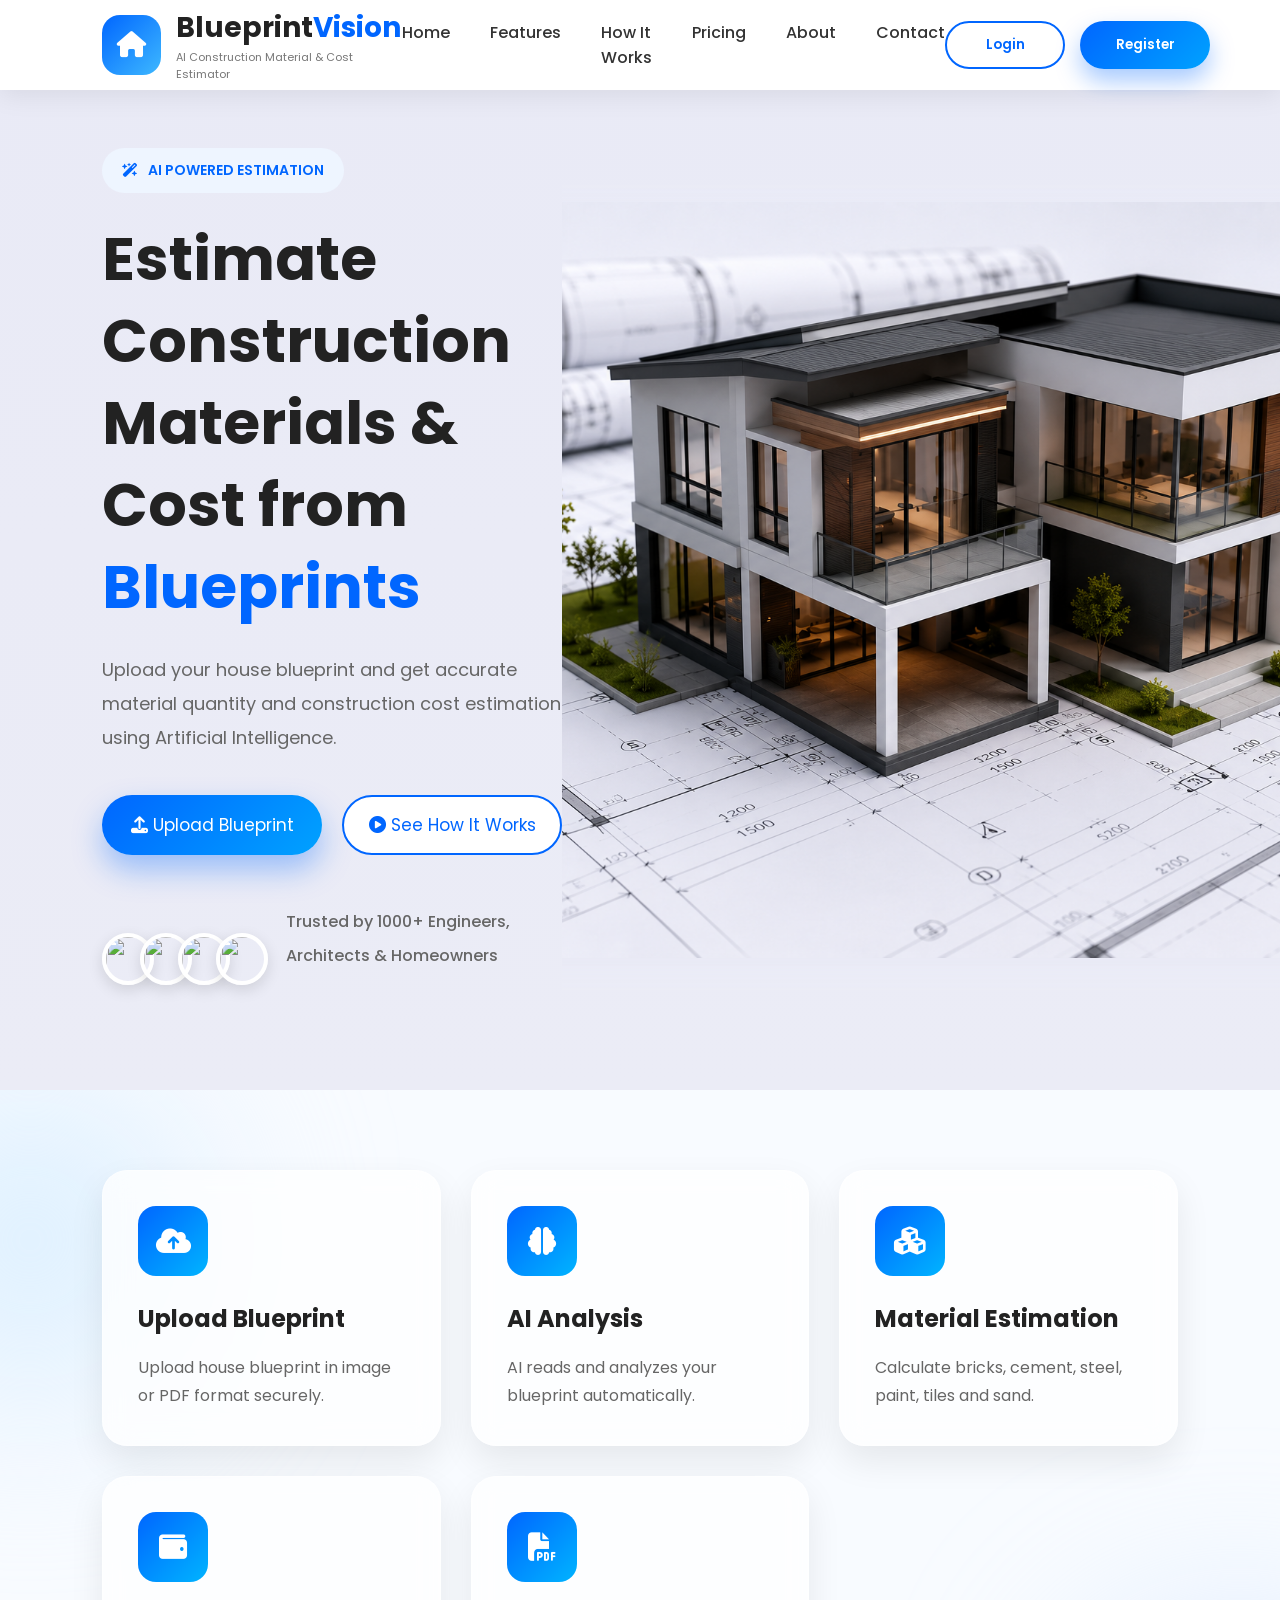
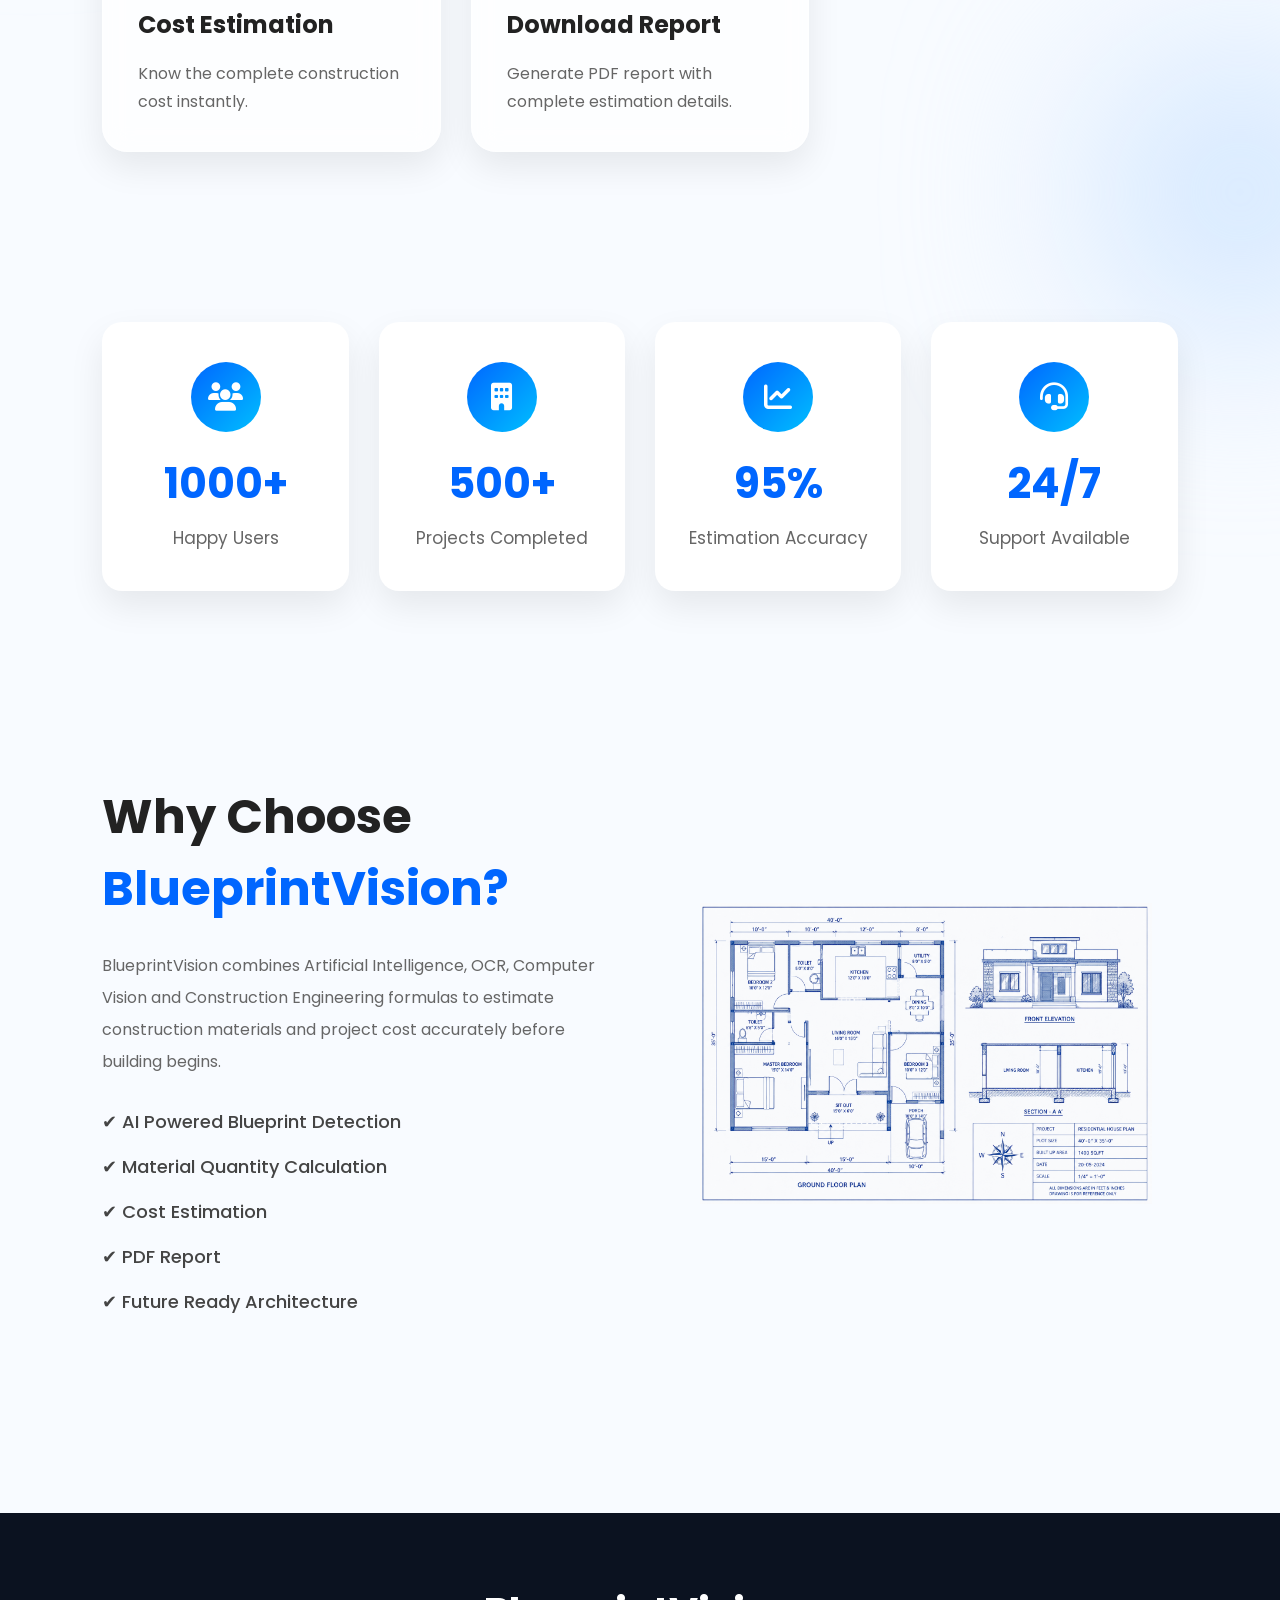
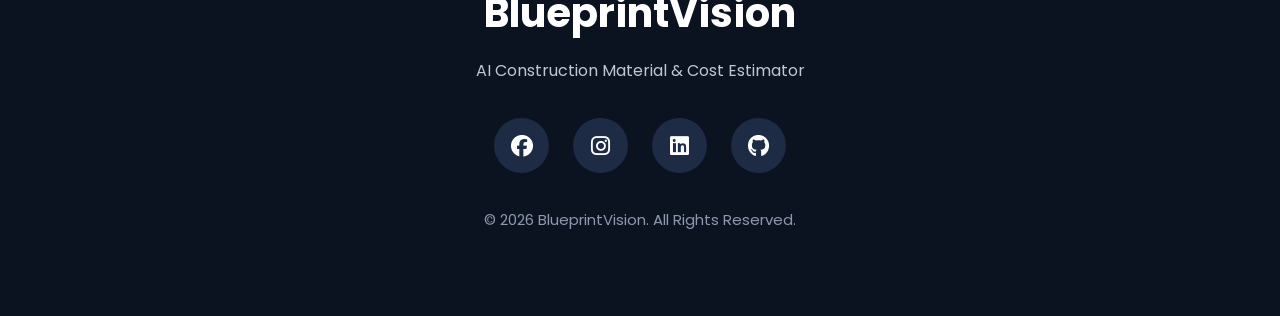
==== index.html @ 71a641e4 "this is my first commit in this commit i made basic frontend structure." ====
<!DOCTYPE html>
<html lang="en">
<head>
    <meta charset="UTF-8">
    <meta name="viewport" content="width=device-width, initial-scale=1.0">
    <title>BlueprintVision</title>

    <!-- CSS -->
    <link rel="stylesheet" href="style.css">

    <!-- Font Awesome -->
    <link rel="stylesheet"
    href="https://cdnjs.cloudflare.com/ajax/libs/font-awesome/6.6.0/css/all.min.css">

    <!-- Google Font -->
    <link href="https://fonts.googleapis.com/css2?family=Poppins:wght@300;400;500;600;700;800&display=swap" rel="stylesheet">
</head>

<body>

<!--==================== NAVBAR ====================-->

<header>
    <div class="logo">
        <div class="logo-icon">
            <i class="fa-solid fa-house"></i>
        </div>

        <div>
            <h2>Blueprint<span>Vision</span></h2>
            <p>AI Construction Material & Cost Estimator</p>
        </div>
    </div>

    <nav>
        <ul>
            <li><a href="#">Home</a></li>
            <li><a href="#">Features</a></li>
            <li><a href="#">How It Works</a></li>
            <li><a href="#">Pricing</a></li>
            <li><a href="#">About</a></li>
            <li><a href="#">Contact</a></li>
        </ul>
    </nav>

    <div class="buttons">
        <button class="login-btn">
            Login
        </button>

        <button class="register-btn">
            Register
        </button>
    </div>
</header>

<!--================ HERO SECTION =================-->

<section class="hero">
    <div class="left">
        <div class="tag">
            <i class="fa-solid fa-wand-magic-sparkles"></i>
            AI POWERED ESTIMATION
        </div>
        <h1>
            Estimate Construction Materials & Cost from <span>Blueprints</span>
        </h1>

        <p>
            Upload your house blueprint and get accurate material quantity and construction cost estimation using Artificial Intelligence.
        </p>

        <div class="hero-buttons">
            <button class="upload">
                <i class="fa-solid fa-upload"></i>
                Upload Blueprint
            </button>

            <button class="work">
                <i class="fa-solid fa-circle-play"></i>
                See How It Works
            </button>

        </div>

        <div class="trusted">
            <div class="people">
                <img src="https://i.pravatar.cc/45?img=11">
                <img src="https://i.pravatar.cc/45?img=21">
                <img src="https://i.pravatar.cc/45?img=31">
                <img src="https://i.pravatar.cc/45?img=41">
            </div>
            <p>Trusted by 1000+ Engineers, Architects & Homeowners</p>
        </div>
    </div>

    <div class="right">
        <img src="image/house.png"> 
    </div>
</section>

<!--================ FEATURES =================-->

<section class="features">

<div class="card">

<i class="fa-solid fa-cloud-arrow-up"></i>

<h3>Upload Blueprint</h3>

<p>

Upload house blueprint in image or PDF format securely.

</p>

</div>

<div class="card">

<i class="fa-solid fa-brain"></i>

<h3>AI Analysis</h3>

<p>

AI reads and analyzes your blueprint automatically.

</p>

</div>

<div class="card">

<i class="fa-solid fa-cubes"></i>

<h3>Material Estimation</h3>

<p>

Calculate bricks, cement, steel, paint, tiles and sand.

</p>

</div>

<div class="card">

<i class="fa-solid fa-wallet"></i>

<h3>Cost Estimation</h3>

<p>

Know the complete construction cost instantly.

</p>

</div>

<div class="card">

<i class="fa-solid fa-file-pdf"></i>

<h3>Download Report</h3>

<p>

Generate PDF report with complete estimation details.

</p>

</div>

</section>

<!--================ STATS =================-->

<section class="stats">

<div class="stat">

<i class="fa-solid fa-users"></i>

<h2>1000+</h2>

<p>Happy Users</p>

</div>

<div class="stat">

<i class="fa-solid fa-building"></i>

<h2>500+</h2>

<p>Projects Completed</p>

</div>

<div class="stat">

<i class="fa-solid fa-chart-line"></i>

<h2>95%</h2>

<p>Estimation Accuracy</p>

</div>

<div class="stat">

<i class="fa-solid fa-headset"></i>

<h2>24/7</h2>

<p>Support Available</p>

</div>

</section>

<!--================ ABOUT =================-->

<section class="about">

<div class="about-left">

<h2>

Why Choose

<span>BlueprintVision?</span>

</h2>

<p>

BlueprintVision combines Artificial Intelligence, OCR,
Computer Vision and Construction Engineering formulas
to estimate construction materials and project cost
accurately before building begins.

</p>

<ul>

<li>✔ AI Powered Blueprint Detection</li>

<li>✔ Material Quantity Calculation</li>

<li>✔ Cost Estimation</li>

<li>✔ PDF Report</li>

<li>✔ Future Ready Architecture</li>

</ul>

</div>

<div class="about-right">

<img src="/image/Blueprint.png">

</div>

</section>

<!--================ FOOTER =================-->

<footer>

<h2>BlueprintVision</h2>

<p>

AI Construction Material & Cost Estimator

</p>

<div class="social">

<i class="fab fa-facebook"></i>

<i class="fab fa-instagram"></i>

<i class="fab fa-linkedin"></i>

<i class="fab fa-github"></i>

</div>

<p class="copy">

© 2026 BlueprintVision. All Rights Reserved.

</p>

</footer>

</body>
</html>
---- style.css ----
*{
    margin:0;
    padding:0;
    box-sizing:border-box;
    text-decoration:none;
    list-style:none;
    font-family:'Poppins',sans-serif;
}

html{
    scroll-behavior:smooth;
}

body{
    background:#f8fbff;
    color:#222;
    overflow-x:hidden;
}

/* Navbar */

header{
    width:100%;
    height:90px;
    display:flex;
    justify-content:space-between;
    align-items:center;
    padding:0 8%;
    position:fixed;
    top:0;
    left:0;
    background:white;
    box-shadow:0 5px 25px rgba(0,0,0,.08);
    z-index:1000;
}

.logo{
    display:flex;
    align-items:center;
    gap:15px;

}

.logo-icon{
    width:60px;
    height:60px;
    border-radius:18px;
    background:linear-gradient(135deg,#0066ff,#3eb8ff);
    display:flex;
    justify-content:center;
    align-items:center;
    color:white;
    font-size:26px;
}

.logo h2{
    font-size:28px;
    font-weight:700;
}

.logo span{
    color:#0066ff;
}

.logo p{
    font-size:11px;
    color:#777;
}

nav ul{
    display:flex;
    gap:40px;
}

nav ul li a{
    color:#333;
    font-weight:500;
    transition:.4s;
    position:relative;
}

nav ul li a::after{
    content:"";
    width:0;
    height:3px;
    background:#0066ff;
    position:absolute;
    left:0;
    bottom:-8px;
    transition:.4s;
}

nav ul li a:hover{
    color:#0066ff;
}

nav ul li a:hover::after{
    width:100%;
}

.buttons{
    display:flex;
    gap:15px;
}

.login-btn{
    width:120px;
    height:48px;
    border-radius:30px;
    border:2px solid #0066ff;
    background:white;
    color:#0066ff;
    cursor:pointer;
    font-weight:600;
    transition:.4s;

}

.login-btn:hover{
    background:#0066ff;
    color:white;
}

.register-btn{
    width:130px;
    height:48px;
    border:none;
    border-radius:30px;
    background:linear-gradient(135deg,#0066ff,#00a2ff);
    color:white;
    cursor:pointer;
    font-weight:600;
    box-shadow:0 12px 25px rgba(0,102,255,.35);
    transition:.4s;
}

.register-btn:hover{

    transform:translateY(-4px);

}

/*==========================Hero Section==========================*/

.hero{
    width:100%;
    min-height:100vh;
    display:flex;
    align-items:center;
    justify-content:space-between;
    padding:130px 0px 60px 8%;
    background: linear-gradient(
    to bottom,
    rgb(233, 234, 246) 0%,
    rgb(235, 236, 246) 100%
);

}

.left{
    width:45%;
}

.tag{
    display:inline-flex;
    align-items:center;
    gap:10px;
    background:#eef5ff;
    color:#0066ff;
    padding:12px 20px;
    border-radius:40px;
    font-size:14px;
    margin-bottom:25px;
    font-weight:600;
}

.left h1{
    font-size:60px;
    line-height:82px;
    margin-bottom:25px;
}

.left h1 span{
    color:#0066ff;
}

.left p{
    font-size:18px;
    line-height:34px;
    color:#666;
    margin-bottom:40px;
}

.hero-buttons{
    display:flex;
    gap:20px;
}

.upload{
    width:220px;
    height:60px;
    border:none;
    border-radius:40px;
    background:linear-gradient(135deg,#0066ff,#00a2ff);
    color:white;
    font-size:17px;
    cursor:pointer;
    transition:.4s;
    box-shadow:0 15px 30px rgba(0,102,255,.35);

}

.upload:hover{
    transform:translateY(-6px);
}

.work{
    width:220px;
    height:60px;
    border:2px solid #0066ff;
    border-radius:40px;
    background:white;
    color:#0066ff;
    cursor:pointer;
    font-size:17px;
    transition:.4s;

}

.work:hover{
    background:#0066ff;
    color:white;

}
/*=========================================
RIGHT SIDE IMAGE
==========================================*/

.right{

    width:75%;
    height:100vh;
    display:flex;
    justify-content:center;
    align-items:center;
    border: transparent;
    overflow: hidden;
}

.right img{

    /* width:100%; */
    height: 84%;
    object-fit:contain;
    box-shadow:0 8px 25px rgb(233, 234, 246);;
}

/*=========================================Trusted Users==========================================*/

.trusted{

    display:flex;

    align-items:center;

    margin-top:50px;

}

.people{

    display:flex;

    margin-right:18px;

}

.people img{

    width:52px;

    height:52px;

    border-radius:50%;

    border:4px solid white;

    margin-left:-14px;

    box-shadow:0 5px 15px rgba(0,0,0,.12);

}

.people img:first-child{

    margin-left:0;

}

.trusted p{

    color:#666;

    font-size:16px;

    font-weight:500;

}

/*=========================================
Animations
==========================================*/

@keyframes floating{

    0%{

        transform:translateY(0);

    }

    50%{

        transform:translateY(-22px);

    }

    100%{

        transform:translateY(0);

    }

}

@keyframes rotateCircle{

    from{

        transform:rotate(0deg);

    }

    to{

        transform:rotate(360deg);

    }

}

/*=========================================
FEATURE SECTION
==========================================*/

.features{

    width:100%;

    padding:80px 8%;

    display:grid;

    grid-template-columns:repeat(auto-fit,minmax(260px,1fr));

    gap:30px;

}

/*=========================================
Glass Card
==========================================*/

.card{

    padding:35px;

    border-radius:25px;

    background:rgba(255,255,255,.75);

    backdrop-filter:blur(14px);

    -webkit-backdrop-filter:blur(14px);

    border:1px solid rgba(255,255,255,.4);

    box-shadow:0 15px 35px rgba(0,0,0,.08);

    transition:.4s;

    cursor:pointer;

}

.card:hover{

    transform:translateY(-12px);

    box-shadow:0 25px 45px rgba(0,102,255,.18);

}

/*=========================================
Feature Icon
==========================================*/

.card i{

    width:70px;

    height:70px;

    border-radius:18px;

    background:linear-gradient(135deg,#0066ff,#00b4ff);

    display:flex;

    justify-content:center;

    align-items:center;

    color:white;

    font-size:28px;

    margin-bottom:25px;

    transition:.4s;

}

.card:hover i{

    transform:rotate(10deg) scale(1.1);

}

/*=========================================
Card Heading
==========================================*/

.card h3{

    font-size:24px;

    margin-bottom:18px;

    color:#222;

}

/*=========================================
Card Paragraph
==========================================*/

.card p{

    color:#666;

    line-height:28px;

    font-size:16px;

}

/*=========================================
Extra Hover Effect
==========================================*/

.card::before{

    content:"";

    position:absolute;

    width:100%;

    height:5px;

    left:0;

    top:0;

    background:linear-gradient(90deg,#0066ff,#00c3ff);

    border-radius:25px 25px 0 0;

    transform:scaleX(0);

    transition:.4s;

}

.card{

    position:relative;

    overflow:hidden;

}

.card:hover::before{

    transform:scaleX(1);

}

/*=========================================
Gradient Background Decoration
==========================================*/

.features{

    position:relative;

}

.features::before{

    content:"";

    width:300px;

    height:300px;

    border-radius:50%;

    background:#d9eeff;

    position:absolute;

    top:0;

    left:-120px;

    z-index:-1;

    filter:blur(100px);

}

.features::after{

    content:"";

    width:280px;

    height:280px;

    border-radius:50%;

    background:#cde4ff;

    position:absolute;

    bottom:-100px;

    right:-100px;

    filter:blur(100px);

    z-index:-1;

}


/*==================================================
                STATS SECTION
==================================================*/

.stats{
    width:100%;
    padding:90px 8%;
    display:grid;
    grid-template-columns:repeat(auto-fit,minmax(220px,1fr));
    gap:30px;
}

.stat{
    background:#fff;
    padding:40px 30px;
    border-radius:20px;
    text-align:center;
    box-shadow:0 15px 35px rgba(0,0,0,.08);
    transition:.4s;
}

.stat:hover{
    transform:translateY(-10px);
    box-shadow:0 25px 45px rgba(0,102,255,.15);
}

.stat i{
    width:70px;
    height:70px;
    line-height:70px;
    border-radius:50%;
    background:linear-gradient(135deg,#0066ff,#00bfff);
    color:#fff;
    font-size:28px;
    margin-bottom:20px;
}

.stat h2{
    font-size:42px;
    color:#0066ff;
    margin-bottom:10px;
}

.stat p{
    color:#666;
    font-size:17px;
}

/*==================================================
                ABOUT SECTION
==================================================*/

.about{
    width:100%;
    padding:100px 8%;
    display:flex;
    justify-content:space-between;
    align-items:center;
    gap:70px;
}

.about-left{
    flex:1;
}

.about-left h2{
    font-size:48px;
    margin-bottom:25px;
}

.about-left h2 span{
    color:#0066ff;
}

.about-left p{
    color:#666;
    line-height:32px;
    margin-bottom:30px;
}

.about-left ul li{
    margin:18px 0;
    font-size:18px;
    color:#444;
    font-weight:500;
}

.about-right{
    flex:1;
    text-align:center;
}

.about-right img{
    width:90%;
    animation:floating 5s ease-in-out infinite;
}

/*==================================================
                FOOTER
==================================================*/

footer{

    margin-top:80px;

    background:#0b1220;

    color:white;

    text-align:center;

    padding:70px 8%;

}

footer h2{

    font-size:40px;

    margin-bottom:15px;

}

footer p{

    color:#bfc6d4;

    margin:15px 0;

}

.social{

    margin:35px 0;

}

.social i{

    width:55px;

    height:55px;

    line-height:55px;

    text-align:center;

    border-radius:50%;

    background:#1d2b45;

    margin:0 10px;

    font-size:22px;

    cursor:pointer;

    transition:.4s;

}

.social i:hover{

    background:#0066ff;

    transform:translateY(-8px);

}

.copy{

    margin-top:25px;

    font-size:15px;

    color:#8d99ae;

}

/*==================================================
            SCROLL ANIMATION
==================================================*/

.hero,
.features,
.stats,
.about,
footer{

    animation:fadeUp .8s ease;

}

@keyframes fadeUp{

    from{

        opacity:0;

        transform:translateY(50px);

    }

    to{

        opacity:1;

        transform:translateY(0);

    }

}

/*==================================================
                RESPONSIVE
==================================================*/

@media(max-width:1200px){

header{

    padding:0 5%;

}

.hero{

    padding:130px 5% 60px;

}

.features,
.stats,
.about{

    padding-left:5%;
    padding-right:5%;

}

}

@media(max-width:991px){

header{

    height:auto;

    padding:20px 5%;

    flex-direction:column;

    gap:20px;

}

nav ul{

    gap:20px;
    flex-wrap:wrap;
    justify-content:center;

}

.hero{

    flex-direction:column-reverse;
    text-align:center;

}

.left,
.right{

    width:100%;

}

.right{

    margin-bottom:40px;

}

.hero-buttons{

    justify-content:center;
    flex-wrap:wrap;

}

.trusted{

    justify-content:center;
    flex-direction:column;

    gap:20px;

}

.about{

    flex-direction:column;

    text-align:center;

}

.about-left ul{

    text-align:left;
    display:inline-block;

}

}

@media(max-width:768px){

.left h1{

    font-size:42px;
    line-height:55px;

}

.about-left h2{

    font-size:36px;

}

.logo h2{

    font-size:22px;

}

nav ul{

    gap:15px;

}

nav ul li a{

    font-size:15px;

}

.upload,
.work{

    width:100%;

}

.hero-buttons{

    flex-direction:column;

}

}

@media(max-width:500px){

header{

    position:relative;

}

.hero{

    padding-top:50px;

}

.logo{

    flex-direction:column;
    text-align:center;

}

.logo-icon{

    margin-bottom:10px;

}

.left h1{

    font-size:34px;
    line-height:45px;

}

.tag{

    font-size:12px;

}

.card{

    padding:25px;

}

.stat h2{

    font-size:34px;

}

.about-left h2{

    font-size:30px;

}

footer h2{

    font-size:30px;

}

.social i{

    width:45px;
    height:45px;
    line-height:45px;

}

}
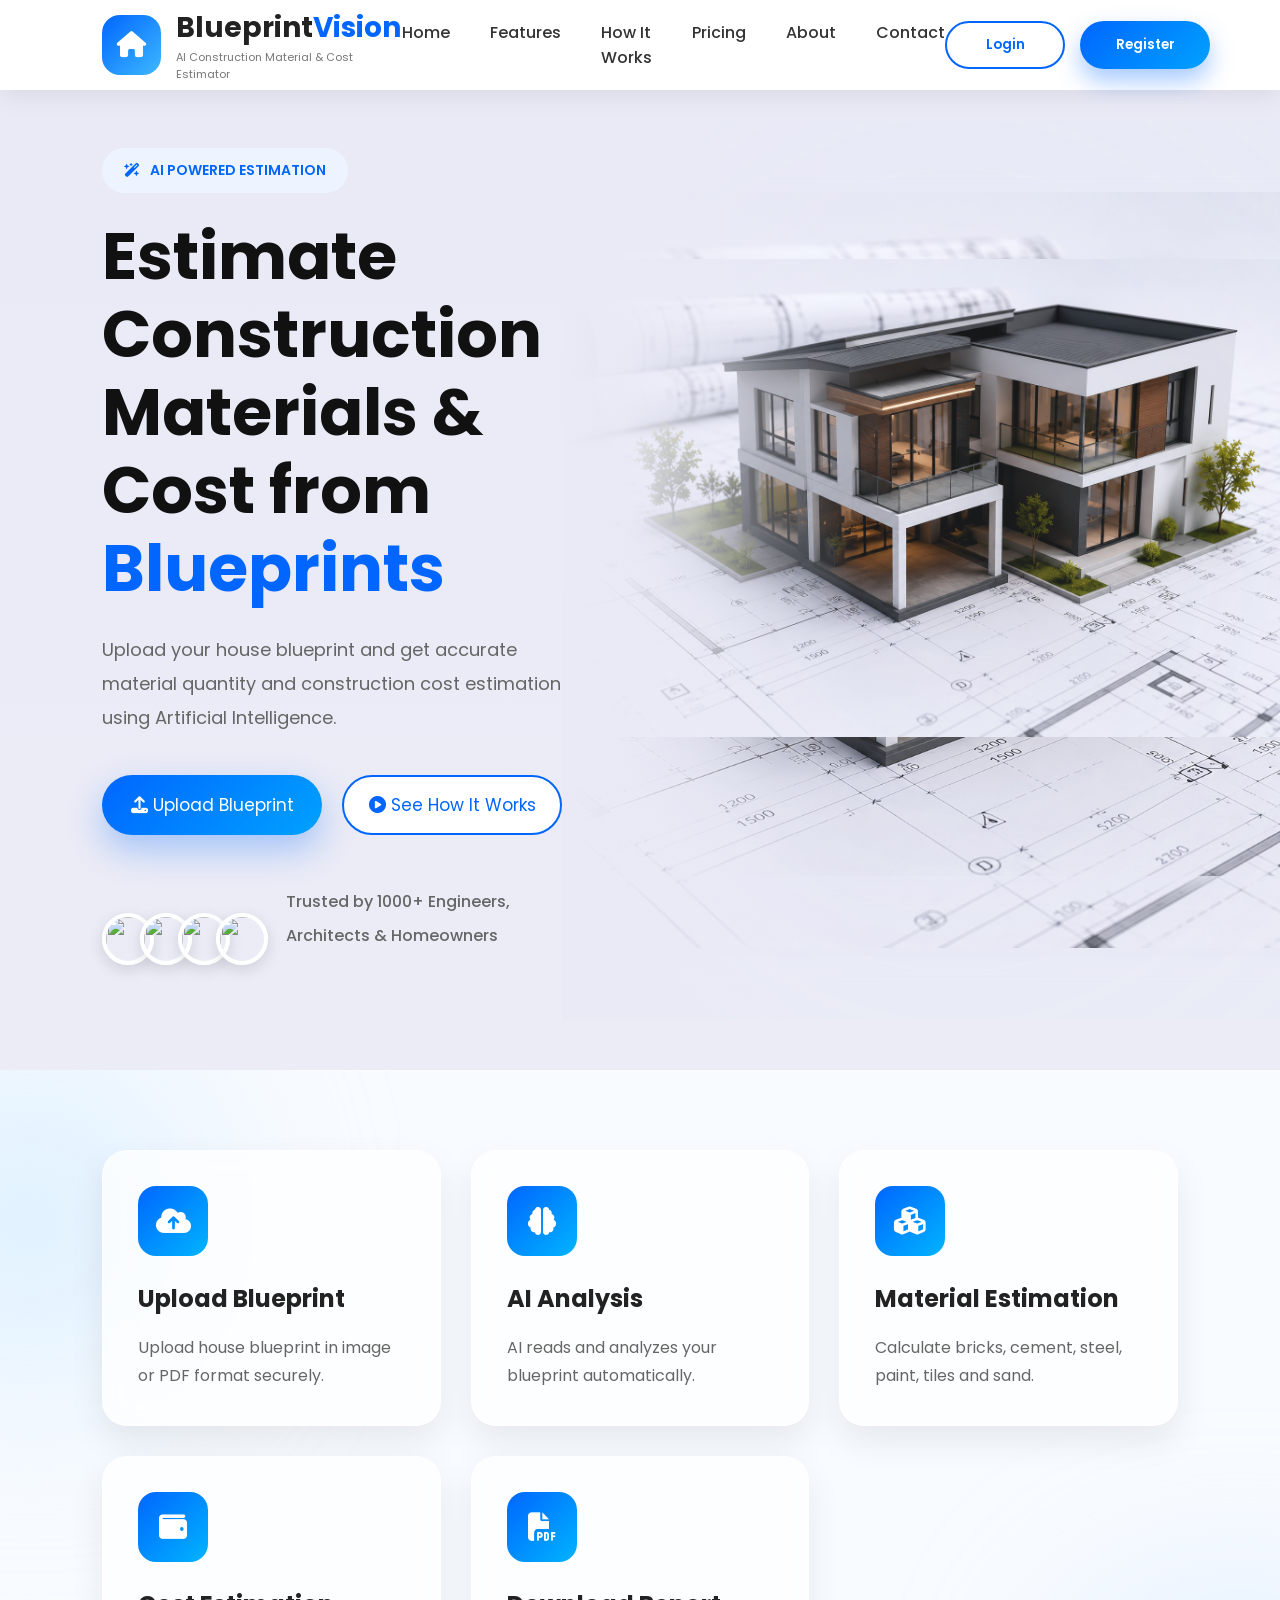
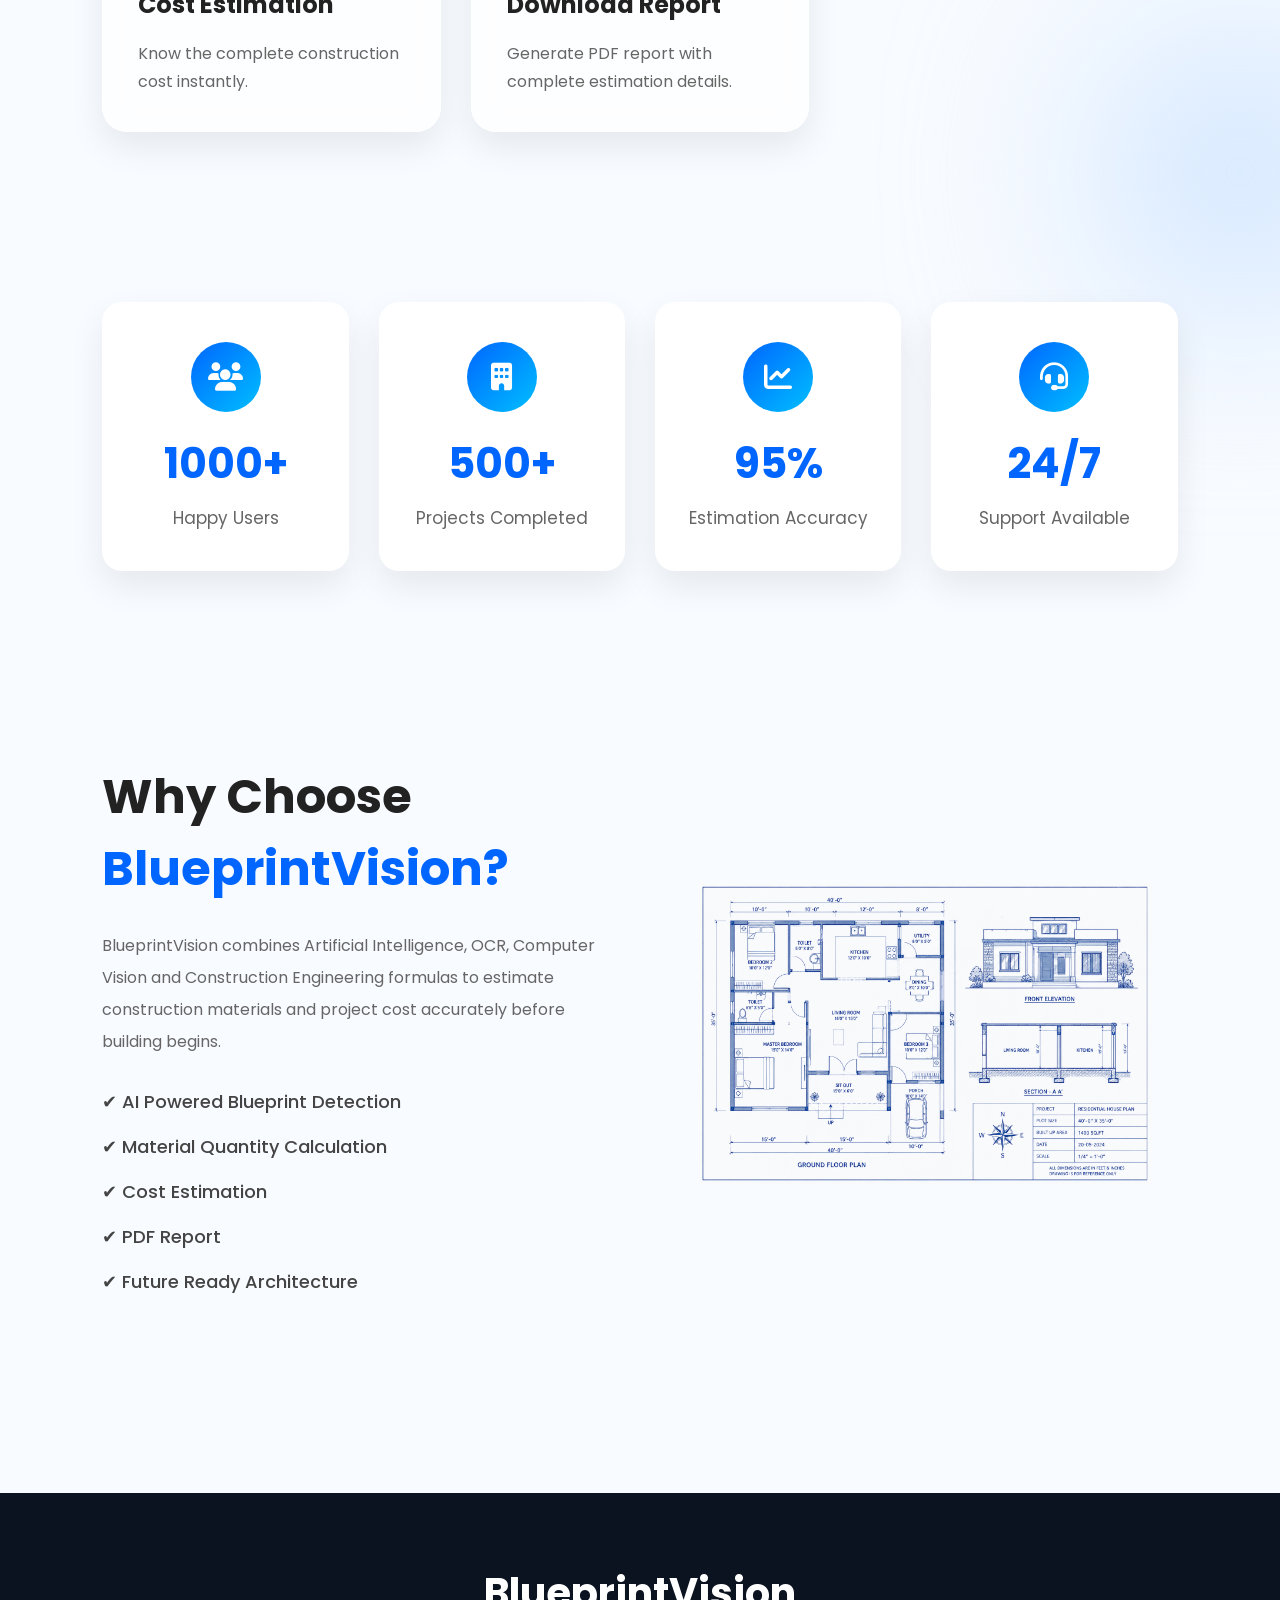
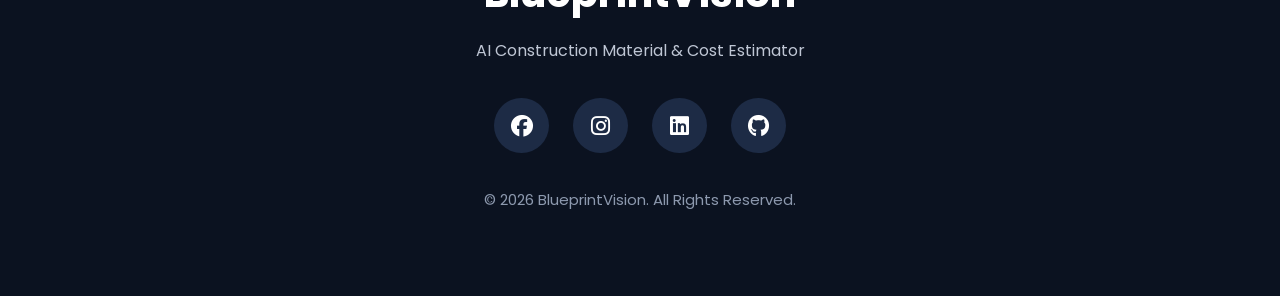
==== commit dba50fc7: "improve image" ====
--- a/index.html
+++ b/index.html
@@ -95,6 +95,7 @@
     </div>
 
     <div class="right">
+        <img class="blueprint" src="image/house.png" alt="Blueprint">
         <img src="image/house.png"> 
     </div>
 </section>
--- a/style.css
+++ b/style.css
@@ -140,7 +140,7 @@
 
 }
 
-/*==========================Hero Section==========================*/
+/* ===================Hero Section=============== */
 
 .hero{
     width:100%;
@@ -148,35 +148,41 @@
     display:flex;
     align-items:center;
     justify-content:space-between;
-    padding:130px 0px 60px 8%;
-    background: linear-gradient(
-    to bottom,
-    rgb(233, 234, 246) 0%,
-    rgb(235, 236, 246) 100%
-);
-
-}
+    padding:120px 0 50px 8%;
+    background:linear-gradient(
+        to bottom,
+        rgb(233,234,246),
+        rgb(235,236,246)
+    );
+    position:relative;
+    overflow:hidden;
+}
+
 
 .left{
-    width:45%;
+    width:42%;
+    z-index:10;
 }
 
 .tag{
+
     display:inline-flex;
     align-items:center;
     gap:10px;
-    background:#eef5ff;
+    padding:12px 22px;
+    border-radius:40px;
+    background:#eef4ff;
     color:#0066ff;
-    padding:12px 20px;
-    border-radius:40px;
     font-size:14px;
+    font-weight:600;
     margin-bottom:25px;
-    font-weight:600;
 }
 
 .left h1{
-    font-size:60px;
-    line-height:82px;
+    font-size:65px;
+    line-height:78px;
+    font-weight:700;
+    color:#111;
     margin-bottom:25px;
 }
 
@@ -206,7 +212,7 @@
     font-size:17px;
     cursor:pointer;
     transition:.4s;
-    box-shadow:0 15px 30px rgba(0,102,255,.35);
+    box-shadow:0 15px 35px rgba(0,102,255,.30);
 
 }
 
@@ -222,19 +228,132 @@
     background:white;
     color:#0066ff;
     cursor:pointer;
+    transition:.4s;
     font-size:17px;
-    transition:.4s;
 
 }
 
 .work:hover{
     background:#0066ff;
     color:white;
-
-}
-/*=========================================
-RIGHT SIDE IMAGE
-==========================================*/
+}
+
+
+
+.trusted{
+    display:flex;
+    align-items:center;
+    margin-top:45px;
+}
+
+.people{
+    display:flex;
+    margin-right:20px;
+}
+
+.people img{
+    width:50px;
+    height:50px;
+    border-radius:50%;
+    border:3px solid white;
+    margin-left:-12px;
+}
+
+.people img:first-child{
+    margin-left:0;
+}
+
+.trusted p{
+    color:#666;
+    font-size:16px;
+}
+
+.right{
+    width:58%;
+    height:100vh;
+    position:relative;
+    overflow:hidden;
+    display:flex;
+    justify-content:center;
+    align-items:center;
+}
+
+.right::after{
+    content:"";
+    position:absolute;
+    width:600px;
+    height:600px;
+    background:#dcecff;
+    border-radius:50%;
+    top:50%;
+   left:55%;
+    transform:translate(-50%,-50%);
+    filter:blur(600px);
+    z-index:0;
+}
+
+
+.right::before{
+    content:"";
+    position:absolute;
+    left:0;
+    top:0;
+    width:300px;
+    height:100%;
+    background:linear-gradient(
+        to right,
+        rgb(233,234,246) 0%,
+        rgba(233,234,246,.95) 20%,
+        rgba(233,234,246,.7) 45%,
+        rgba(233,234,246,.3) 70%,
+        transparent 100%
+    );
+    z-index:3;
+}
+
+
+.blueprint{
+    position:absolute;
+    inset:0;
+    width:100%;
+    height:100%;
+    object-fit:cover;
+    opacity:100;
+
+}
+
+.house{
+    position:absolute;
+    width:105%;
+    right:-30px;
+    bottom:0;
+    z-index:2;
+    filter:drop-shadow(0 30px 30px rgba(0,0,0,.20));
+    animation:float 5s ease-in-out infinite;
+
+}
+
+@keyframes float{
+
+    0%{
+
+        transform:translateY(0);
+
+    }
+
+    50%{
+
+        transform:translateY(-15px);
+
+    }
+
+    100%{
+
+        transform:translateY(0);
+
+    }
+
+}
 
 .right{
 
@@ -248,47 +367,31 @@
 }
 
 .right img{
-
-    /* width:100%; */
     height: 84%;
     object-fit:contain;
-    box-shadow:0 8px 25px rgb(233, 234, 246);;
-}
-
-/*=========================================Trusted Users==========================================*/
+    box-shadow:0 8px 25px rgb(233, 234, 246);
+} 
+
+
 
 .trusted{
-
-    display:flex;
-
+    display:flex;
     align-items:center;
-
     margin-top:50px;
-
 }
 
 .people{
-
-    display:flex;
-
+    display:flex;
     margin-right:18px;
-
 }
 
 .people img{
-
     width:52px;
-
     height:52px;
-
     border-radius:50%;
-
     border:4px solid white;
-
     margin-left:-14px;
-
     box-shadow:0 5px 15px rgba(0,0,0,.12);
-
 }
 
 .people img:first-child{
@@ -298,18 +401,10 @@
 }
 
 .trusted p{
-
     color:#666;
-
     font-size:16px;
-
     font-weight:500;
-
-}
-
-/*=========================================
-Animations
-==========================================*/
+}
 
 @keyframes floating{
 
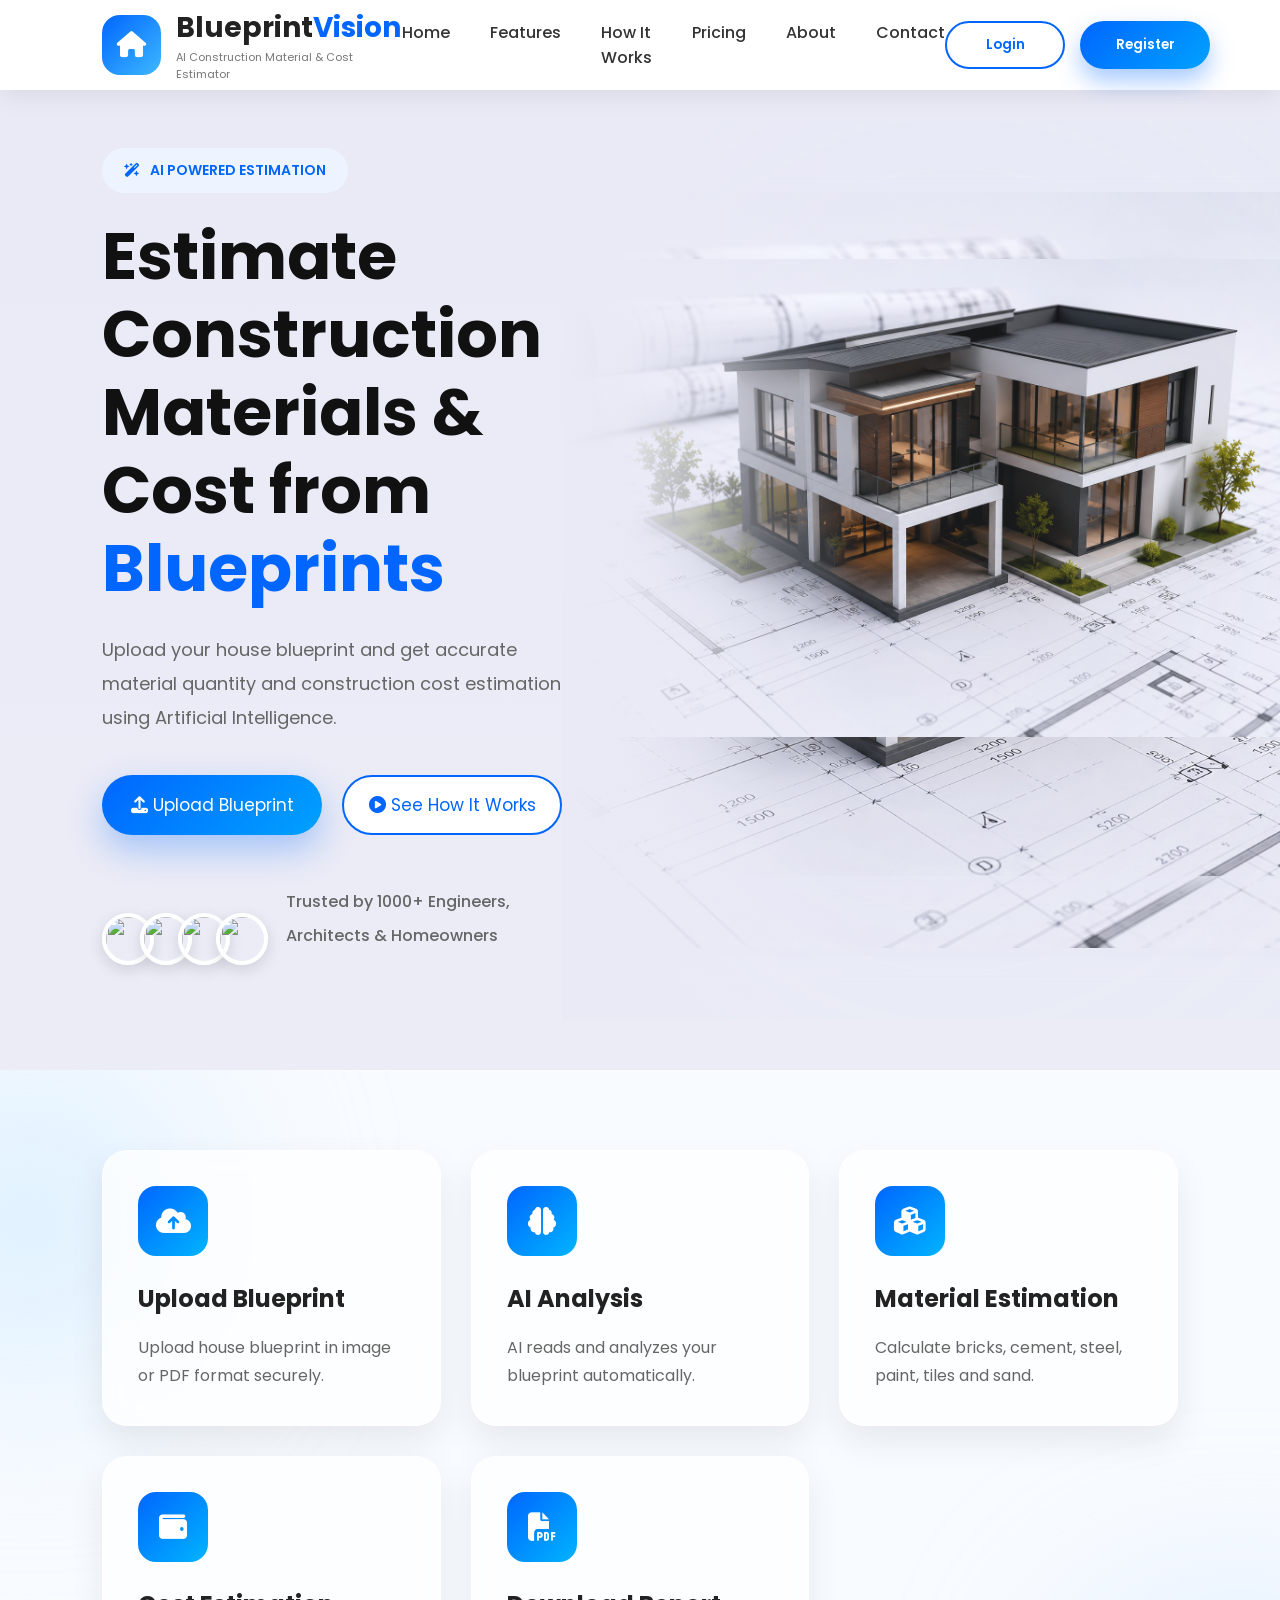
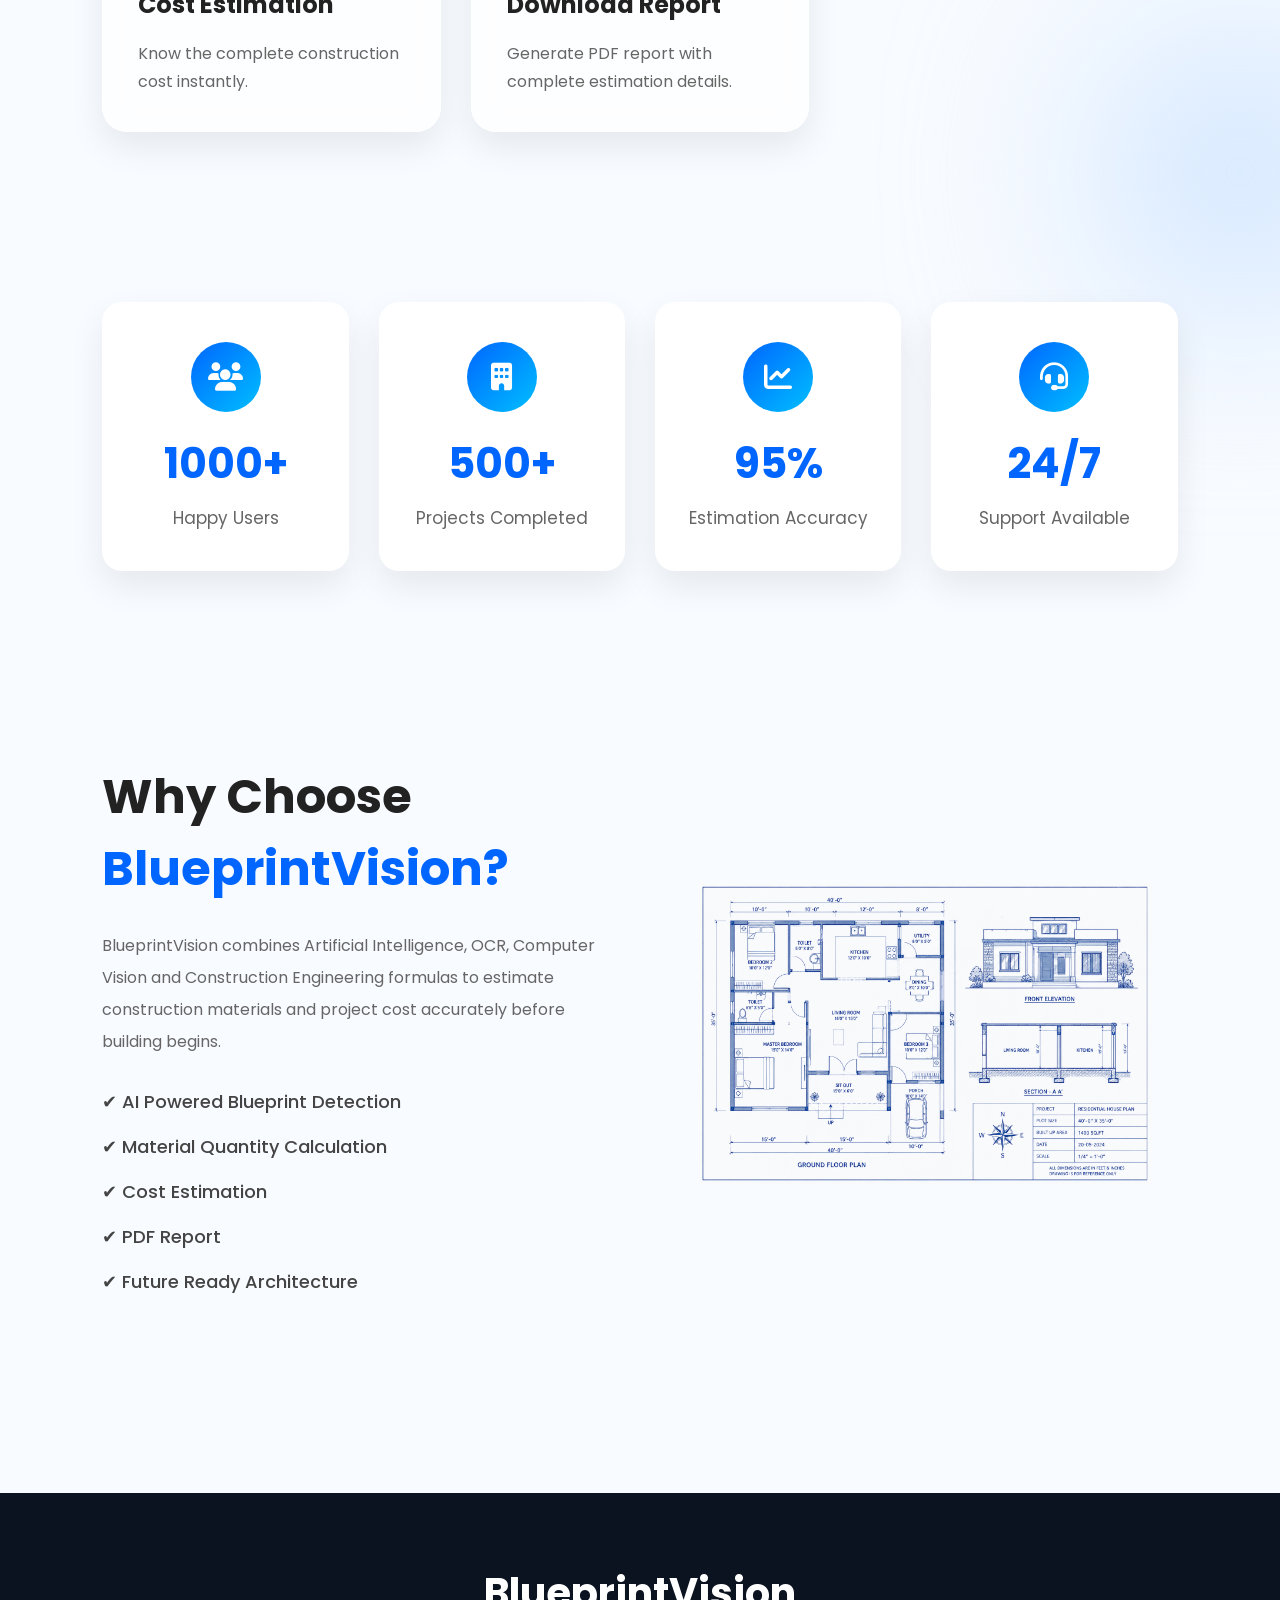
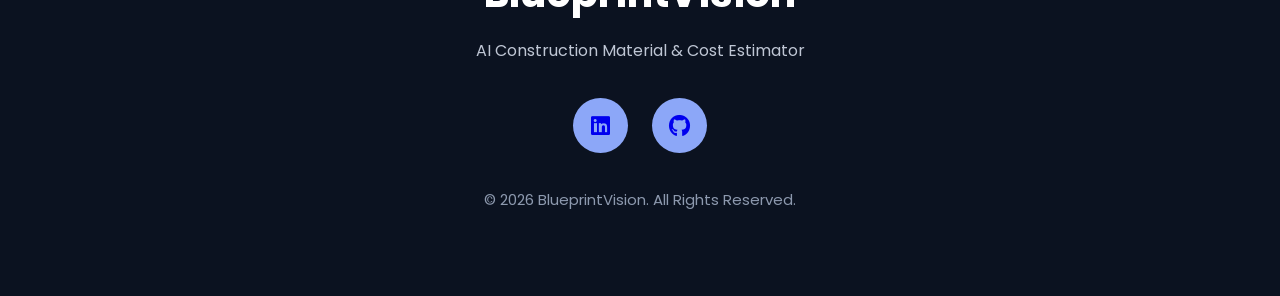
==== commit 5c19afd1: "improve folder structure" ====
--- a/index.html
+++ b/index.html
@@ -6,7 +6,7 @@
     <title>BlueprintVision</title>
 
     <!-- CSS -->
-    <link rel="stylesheet" href="style.css">
+    <link rel="stylesheet" href="CSS/style.css">
 
     <!-- Font Awesome -->
     <link rel="stylesheet"
@@ -19,40 +19,8 @@
 <body>
 
 <!--==================== NAVBAR ====================-->
-
-<header>
-    <div class="logo">
-        <div class="logo-icon">
-            <i class="fa-solid fa-house"></i>
-        </div>
-
-        <div>
-            <h2>Blueprint<span>Vision</span></h2>
-            <p>AI Construction Material & Cost Estimator</p>
-        </div>
-    </div>
-
-    <nav>
-        <ul>
-            <li><a href="#">Home</a></li>
-            <li><a href="#">Features</a></li>
-            <li><a href="#">How It Works</a></li>
-            <li><a href="#">Pricing</a></li>
-            <li><a href="#">About</a></li>
-            <li><a href="#">Contact</a></li>
-        </ul>
-    </nav>
-
-    <div class="buttons">
-        <button class="login-btn">
-            Login
-        </button>
-
-        <button class="register-btn">
-            Register
-        </button>
-    </div>
-</header>
+<div id="header"></div>
+<script src="Script/header.js"></script>
 
 <!--================ HERO SECTION =================-->
 
@@ -282,14 +250,8 @@
 </p>
 
 <div class="social">
-
-<i class="fab fa-facebook"></i>
-
-<i class="fab fa-instagram"></i>
-
-<i class="fab fa-linkedin"></i>
-
-<i class="fab fa-github"></i>
+<a href="https://www.linkedin.com/in/akanksha-mishra-379b39304/"><i class="fab fa-linkedin"></i></a>
+<a href="https://github.com/akankshavns"><i class="fab fa-github"></i></a>
 
 </div>
 
--- a/CSS/style.css
+++ b/CSS/style.css
@@ -0,0 +1,1105 @@
+*{
+    margin:0;
+    padding:0;
+    box-sizing:border-box;
+    text-decoration:none;
+    list-style:none;
+    font-family:'Poppins',sans-serif;
+}
+
+html{
+    scroll-behavior:smooth;
+}
+
+body{
+    background:#f8fbff;
+    color:#222;
+    overflow-x:hidden;
+}
+
+/* Navbar */
+
+header{
+    width:100%;
+    height:90px;
+    display:flex;
+    justify-content:space-between;
+    align-items:center;
+    padding:0 8%;
+    position:fixed;
+    top:0;
+    left:0;
+    background:white;
+    box-shadow:0 5px 25px rgba(0,0,0,.08);
+    z-index:1000;
+}
+
+.logo{
+    display:flex;
+    align-items:center;
+    gap:15px;
+
+}
+
+.logo-icon{
+    width:60px;
+    height:60px;
+    border-radius:18px;
+    background:linear-gradient(135deg,#0066ff,#3eb8ff);
+    display:flex;
+    justify-content:center;
+    align-items:center;
+    color:white;
+    font-size:26px;
+}
+
+.logo h2{
+    font-size:28px;
+    font-weight:700;
+}
+
+.logo span{
+    color:#0066ff;
+}
+
+.logo p{
+    font-size:11px;
+    color:#777;
+}
+
+nav ul{
+    display:flex;
+    gap:40px;
+}
+
+nav ul li a{
+    color:#333;
+    font-weight:500;
+    transition:.4s;
+    position:relative;
+}
+
+nav ul li a::after{
+    content:"";
+    width:0;
+    height:3px;
+    background:#0066ff;
+    position:absolute;
+    left:0;
+    bottom:-8px;
+    transition:.4s;
+}
+
+nav ul li a:hover{
+    color:#0066ff;
+}
+
+nav ul li a:hover::after{
+    width:100%;
+}
+
+.buttons{
+    display:flex;
+    gap:15px;
+}
+
+.login-btn{
+    width:120px;
+    height:48px;
+    border-radius:30px;
+    border:2px solid #0066ff;
+    background:white;
+    color:#0066ff;
+    cursor:pointer;
+    font-weight:600;
+    transition:.4s;
+
+}
+
+.login-btn:hover{
+    background:#0066ff;
+    color:white;
+}
+
+.register-btn{
+    width:130px;
+    height:48px;
+    border:none;
+    border-radius:30px;
+    background:linear-gradient(135deg,#0066ff,#00a2ff);
+    color:white;
+    cursor:pointer;
+    font-weight:600;
+    box-shadow:0 12px 25px rgba(0,102,255,.35);
+    transition:.4s;
+}
+
+.register-btn:hover{
+
+    transform:translateY(-4px);
+
+}
+
+/* ===================Hero Section=============== */
+
+.hero{
+    width:100%;
+    min-height:100vh;
+    display:flex;
+    align-items:center;
+    justify-content:space-between;
+    padding:120px 0 50px 8%;
+    background:linear-gradient(
+        to bottom,
+        rgb(233,234,246),
+        rgb(235,236,246)
+    );
+    position:relative;
+    overflow:hidden;
+}
+
+
+.left{
+    width:42%;
+    z-index:10;
+}
+
+.tag{
+
+    display:inline-flex;
+    align-items:center;
+    gap:10px;
+    padding:12px 22px;
+    border-radius:40px;
+    background:#eef4ff;
+    color:#0066ff;
+    font-size:14px;
+    font-weight:600;
+    margin-bottom:25px;
+}
+
+.left h1{
+    font-size:65px;
+    line-height:78px;
+    font-weight:700;
+    color:#111;
+    margin-bottom:25px;
+}
+
+.left h1 span{
+    color:#0066ff;
+}
+
+.left p{
+    font-size:18px;
+    line-height:34px;
+    color:#666;
+    margin-bottom:40px;
+}
+
+.hero-buttons{
+    display:flex;
+    gap:20px;
+}
+
+.upload{
+    width:220px;
+    height:60px;
+    border:none;
+    border-radius:40px;
+    background:linear-gradient(135deg,#0066ff,#00a2ff);
+    color:white;
+    font-size:17px;
+    cursor:pointer;
+    transition:.4s;
+    box-shadow:0 15px 35px rgba(0,102,255,.30);
+
+}
+
+.upload:hover{
+    transform:translateY(-6px);
+}
+
+.work{
+    width:220px;
+    height:60px;
+    border:2px solid #0066ff;
+    border-radius:40px;
+    background:white;
+    color:#0066ff;
+    cursor:pointer;
+    transition:.4s;
+    font-size:17px;
+
+}
+
+.work:hover{
+    background:#0066ff;
+    color:white;
+}
+
+
+
+.trusted{
+    display:flex;
+    align-items:center;
+    margin-top:45px;
+}
+
+.people{
+    display:flex;
+    margin-right:20px;
+}
+
+.people img{
+    width:50px;
+    height:50px;
+    border-radius:50%;
+    border:3px solid white;
+    margin-left:-12px;
+}
+
+.people img:first-child{
+    margin-left:0;
+}
+
+.trusted p{
+    color:#666;
+    font-size:16px;
+}
+
+.right{
+    width:58%;
+    height:100vh;
+    position:relative;
+    overflow:hidden;
+    display:flex;
+    justify-content:center;
+    align-items:center;
+}
+
+.right::after{
+    content:"";
+    position:absolute;
+    width:600px;
+    height:600px;
+    background:#dcecff;
+    border-radius:50%;
+    top:50%;
+   left:55%;
+    transform:translate(-50%,-50%);
+    filter:blur(600px);
+    z-index:0;
+}
+
+
+.right::before{
+    content:"";
+    position:absolute;
+    left:0;
+    top:0;
+    width:300px;
+    height:100%;
+    background:linear-gradient(
+        to right,
+        rgb(233,234,246) 0%,
+        rgba(233,234,246,.95) 20%,
+        rgba(233,234,246,.7) 45%,
+        rgba(233,234,246,.3) 70%,
+        transparent 100%
+    );
+    z-index:3;
+}
+
+
+.blueprint{
+    position:absolute;
+    inset:0;
+    width:100%;
+    height:100%;
+    object-fit:cover;
+    opacity:100;
+
+}
+
+.house{
+    position:absolute;
+    width:105%;
+    right:-30px;
+    bottom:0;
+    z-index:2;
+    filter:drop-shadow(0 30px 30px rgba(0,0,0,.20));
+    animation:float 5s ease-in-out infinite;
+
+}
+
+@keyframes float{
+
+    0%{
+
+        transform:translateY(0);
+
+    }
+
+    50%{
+
+        transform:translateY(-15px);
+
+    }
+
+    100%{
+
+        transform:translateY(0);
+
+    }
+
+}
+
+.right{
+
+    width:75%;
+    height:100vh;
+    display:flex;
+    justify-content:center;
+    align-items:center;
+    border: transparent;
+    overflow: hidden;
+}
+
+.right img{
+    height: 84%;
+    object-fit:contain;
+    box-shadow:0 8px 25px rgb(233, 234, 246);
+} 
+
+
+
+.trusted{
+    display:flex;
+    align-items:center;
+    margin-top:50px;
+}
+
+.people{
+    display:flex;
+    margin-right:18px;
+}
+
+.people img{
+    width:52px;
+    height:52px;
+    border-radius:50%;
+    border:4px solid white;
+    margin-left:-14px;
+    box-shadow:0 5px 15px rgba(0,0,0,.12);
+}
+
+.people img:first-child{
+
+    margin-left:0;
+
+}
+
+.trusted p{
+    color:#666;
+    font-size:16px;
+    font-weight:500;
+}
+
+@keyframes floating{
+
+    0%{
+
+        transform:translateY(0);
+
+    }
+
+    50%{
+
+        transform:translateY(-22px);
+
+    }
+
+    100%{
+
+        transform:translateY(0);
+
+    }
+
+}
+
+@keyframes rotateCircle{
+
+    from{
+
+        transform:rotate(0deg);
+
+    }
+
+    to{
+
+        transform:rotate(360deg);
+
+    }
+
+}
+
+/*=========================================
+FEATURE SECTION
+==========================================*/
+
+.features{
+
+    width:100%;
+
+    padding:80px 8%;
+
+    display:grid;
+
+    grid-template-columns:repeat(auto-fit,minmax(260px,1fr));
+
+    gap:30px;
+
+}
+
+/*=========================================
+Glass Card
+==========================================*/
+
+.card{
+
+    padding:35px;
+
+    border-radius:25px;
+
+    background:rgba(255,255,255,.75);
+
+    backdrop-filter:blur(14px);
+
+    -webkit-backdrop-filter:blur(14px);
+
+    border:1px solid rgba(255,255,255,.4);
+
+    box-shadow:0 15px 35px rgba(0,0,0,.08);
+
+    transition:.4s;
+
+    cursor:pointer;
+
+}
+
+.card:hover{
+
+    transform:translateY(-12px);
+
+    box-shadow:0 25px 45px rgba(0,102,255,.18);
+
+}
+
+/*=========================================
+Feature Icon
+==========================================*/
+
+.card i{
+
+    width:70px;
+
+    height:70px;
+
+    border-radius:18px;
+
+    background:linear-gradient(135deg,#0066ff,#00b4ff);
+
+    display:flex;
+
+    justify-content:center;
+
+    align-items:center;
+
+    color:white;
+
+    font-size:28px;
+
+    margin-bottom:25px;
+
+    transition:.4s;
+
+}
+
+.card:hover i{
+
+    transform:rotate(10deg) scale(1.1);
+
+}
+
+/*=========================================
+Card Heading
+==========================================*/
+
+.card h3{
+
+    font-size:24px;
+
+    margin-bottom:18px;
+
+    color:#222;
+
+}
+
+/*=========================================
+Card Paragraph
+==========================================*/
+
+.card p{
+
+    color:#666;
+
+    line-height:28px;
+
+    font-size:16px;
+
+}
+
+/*=========================================
+Extra Hover Effect
+==========================================*/
+
+.card::before{
+
+    content:"";
+
+    position:absolute;
+
+    width:100%;
+
+    height:5px;
+
+    left:0;
+
+    top:0;
+
+    background:linear-gradient(90deg,#0066ff,#00c3ff);
+
+    border-radius:25px 25px 0 0;
+
+    transform:scaleX(0);
+
+    transition:.4s;
+
+}
+
+.card{
+
+    position:relative;
+
+    overflow:hidden;
+
+}
+
+.card:hover::before{
+
+    transform:scaleX(1);
+
+}
+
+/*=========================================
+Gradient Background Decoration
+==========================================*/
+
+.features{
+
+    position:relative;
+
+}
+
+.features::before{
+
+    content:"";
+
+    width:300px;
+
+    height:300px;
+
+    border-radius:50%;
+
+    background:#d9eeff;
+
+    position:absolute;
+
+    top:0;
+
+    left:-120px;
+
+    z-index:-1;
+
+    filter:blur(100px);
+
+}
+
+.features::after{
+
+    content:"";
+
+    width:280px;
+
+    height:280px;
+
+    border-radius:50%;
+
+    background:#cde4ff;
+
+    position:absolute;
+
+    bottom:-100px;
+
+    right:-100px;
+
+    filter:blur(100px);
+
+    z-index:-1;
+
+}
+
+
+/*==================================================
+                STATS SECTION
+==================================================*/
+
+.stats{
+    width:100%;
+    padding:90px 8%;
+    display:grid;
+    grid-template-columns:repeat(auto-fit,minmax(220px,1fr));
+    gap:30px;
+}
+
+.stat{
+    background:#fff;
+    padding:40px 30px;
+    border-radius:20px;
+    text-align:center;
+    box-shadow:0 15px 35px rgba(0,0,0,.08);
+    transition:.4s;
+}
+
+.stat:hover{
+    transform:translateY(-10px);
+    box-shadow:0 25px 45px rgba(0,102,255,.15);
+}
+
+.stat i{
+    width:70px;
+    height:70px;
+    line-height:70px;
+    border-radius:50%;
+    background:linear-gradient(135deg,#0066ff,#00bfff);
+    color:#fff;
+    font-size:28px;
+    margin-bottom:20px;
+}
+
+.stat h2{
+    font-size:42px;
+    color:#0066ff;
+    margin-bottom:10px;
+}
+
+.stat p{
+    color:#666;
+    font-size:17px;
+}
+
+/*==================================================
+                ABOUT SECTION
+==================================================*/
+
+.about{
+    width:100%;
+    padding:100px 8%;
+    display:flex;
+    justify-content:space-between;
+    align-items:center;
+    gap:70px;
+}
+
+.about-left{
+    flex:1;
+}
+
+.about-left h2{
+    font-size:48px;
+    margin-bottom:25px;
+}
+
+.about-left h2 span{
+    color:#0066ff;
+}
+
+.about-left p{
+    color:#666;
+    line-height:32px;
+    margin-bottom:30px;
+}
+
+.about-left ul li{
+    margin:18px 0;
+    font-size:18px;
+    color:#444;
+    font-weight:500;
+}
+
+.about-right{
+    flex:1;
+    text-align:center;
+}
+
+.about-right img{
+    width:90%;
+    animation:floating 5s ease-in-out infinite;
+}
+
+/*==================================================
+                FOOTER
+==================================================*/
+
+footer{
+
+    margin-top:80px;
+
+    background:#0b1220;
+
+    color:white;
+
+    text-align:center;
+
+    padding:70px 8%;
+
+}
+
+footer h2{
+
+    font-size:40px;
+
+    margin-bottom:15px;
+
+}
+
+footer p{
+
+    color:#bfc6d4;
+
+    margin:15px 0;
+
+}
+
+.social{
+
+    margin:35px 0;
+
+}
+
+.social a{
+  text-decoration: none;
+}
+
+.social i{
+
+    width:55px;
+
+    height:55px;
+    line-height:55px;
+
+    text-align:center;
+
+    border-radius:50%;
+
+    background:#8ca7f8;
+
+    margin:0 10px;
+
+    font-size:22px;
+
+    cursor:pointer;
+
+    transition:.4s;
+
+}
+
+.social i:hover{
+
+    background:#ecedef;
+
+    transform:translateY(-8px);
+
+}
+
+.copy{
+
+    margin-top:25px;
+
+    font-size:15px;
+
+    color:#8d99ae;
+
+}
+
+/*==================================================
+            SCROLL ANIMATION
+==================================================*/
+
+.hero,
+.features,
+.stats,
+.about,
+footer{
+
+    animation:fadeUp .8s ease;
+
+}
+
+@keyframes fadeUp{
+
+    from{
+
+        opacity:0;
+
+        transform:translateY(50px);
+
+    }
+
+    to{
+
+        opacity:1;
+
+        transform:translateY(0);
+
+    }
+
+}
+
+/*==================================================
+                RESPONSIVE
+==================================================*/
+
+@media(max-width:1200px){
+
+header{
+
+    padding:0 5%;
+
+}
+
+.hero{
+
+    padding:130px 5% 60px;
+
+}
+
+.features,
+.stats,
+.about{
+
+    padding-left:5%;
+    padding-right:5%;
+
+}
+
+}
+
+@media(max-width:991px){
+
+header{
+
+    height:auto;
+
+    padding:20px 5%;
+
+    flex-direction:column;
+
+    gap:20px;
+
+}
+
+nav ul{
+
+    gap:20px;
+    flex-wrap:wrap;
+    justify-content:center;
+
+}
+
+.hero{
+
+    flex-direction:column-reverse;
+    text-align:center;
+
+}
+
+.left,
+.right{
+
+    width:100%;
+
+}
+
+.right{
+
+    margin-bottom:40px;
+
+}
+
+.hero-buttons{
+
+    justify-content:center;
+    flex-wrap:wrap;
+
+}
+
+.trusted{
+
+    justify-content:center;
+    flex-direction:column;
+
+    gap:20px;
+
+}
+
+.about{
+
+    flex-direction:column;
+
+    text-align:center;
+
+}
+
+.about-left ul{
+
+    text-align:left;
+    display:inline-block;
+
+}
+
+}
+
+@media(max-width:768px){
+
+.left h1{
+
+    font-size:42px;
+    line-height:55px;
+
+}
+
+.about-left h2{
+
+    font-size:36px;
+
+}
+
+.logo h2{
+
+    font-size:22px;
+
+}
+
+nav ul{
+
+    gap:15px;
+
+}
+
+nav ul li a{
+
+    font-size:15px;
+
+}
+
+.upload,
+.work{
+
+    width:100%;
+
+}
+
+.hero-buttons{
+
+    flex-direction:column;
+
+}
+
+}
+
+@media(max-width:500px){
+
+header{
+
+    position:relative;
+
+}
+
+.hero{
+
+    padding-top:50px;
+
+}
+
+.logo{
+
+    flex-direction:column;
+    text-align:center;
+
+}
+
+.logo-icon{
+
+    margin-bottom:10px;
+
+}
+
+.left h1{
+
+    font-size:34px;
+    line-height:45px;
+
+}
+
+.tag{
+
+    font-size:12px;
+
+}
+
+.card{
+
+    padding:25px;
+
+}
+
+.stat h2{
+
+    font-size:34px;
+
+}
+
+.about-left h2{
+
+    font-size:30px;
+
+}
+
+footer h2{
+
+    font-size:30px;
+
+}
+
+.social i{
+
+    width:45px;
+    height:45px;
+    line-height:45px;
+
+}
+
+}
+   
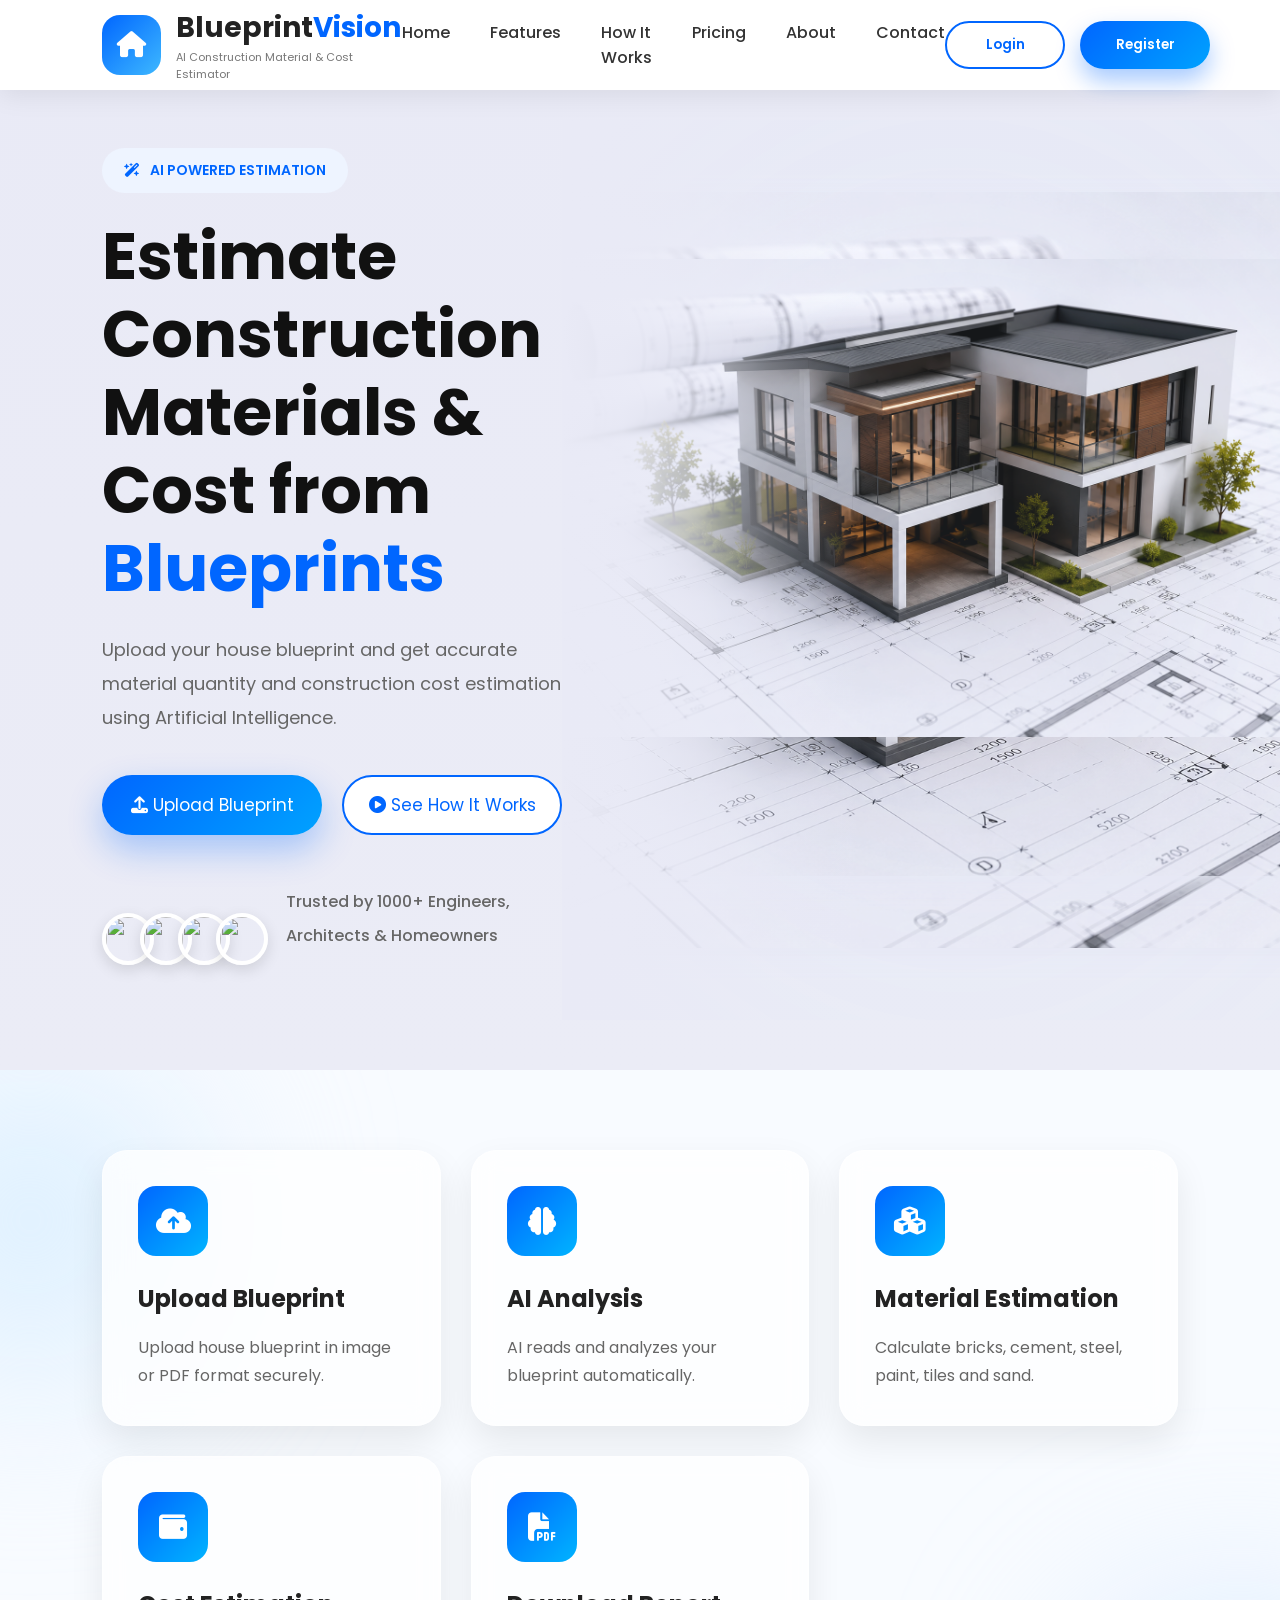
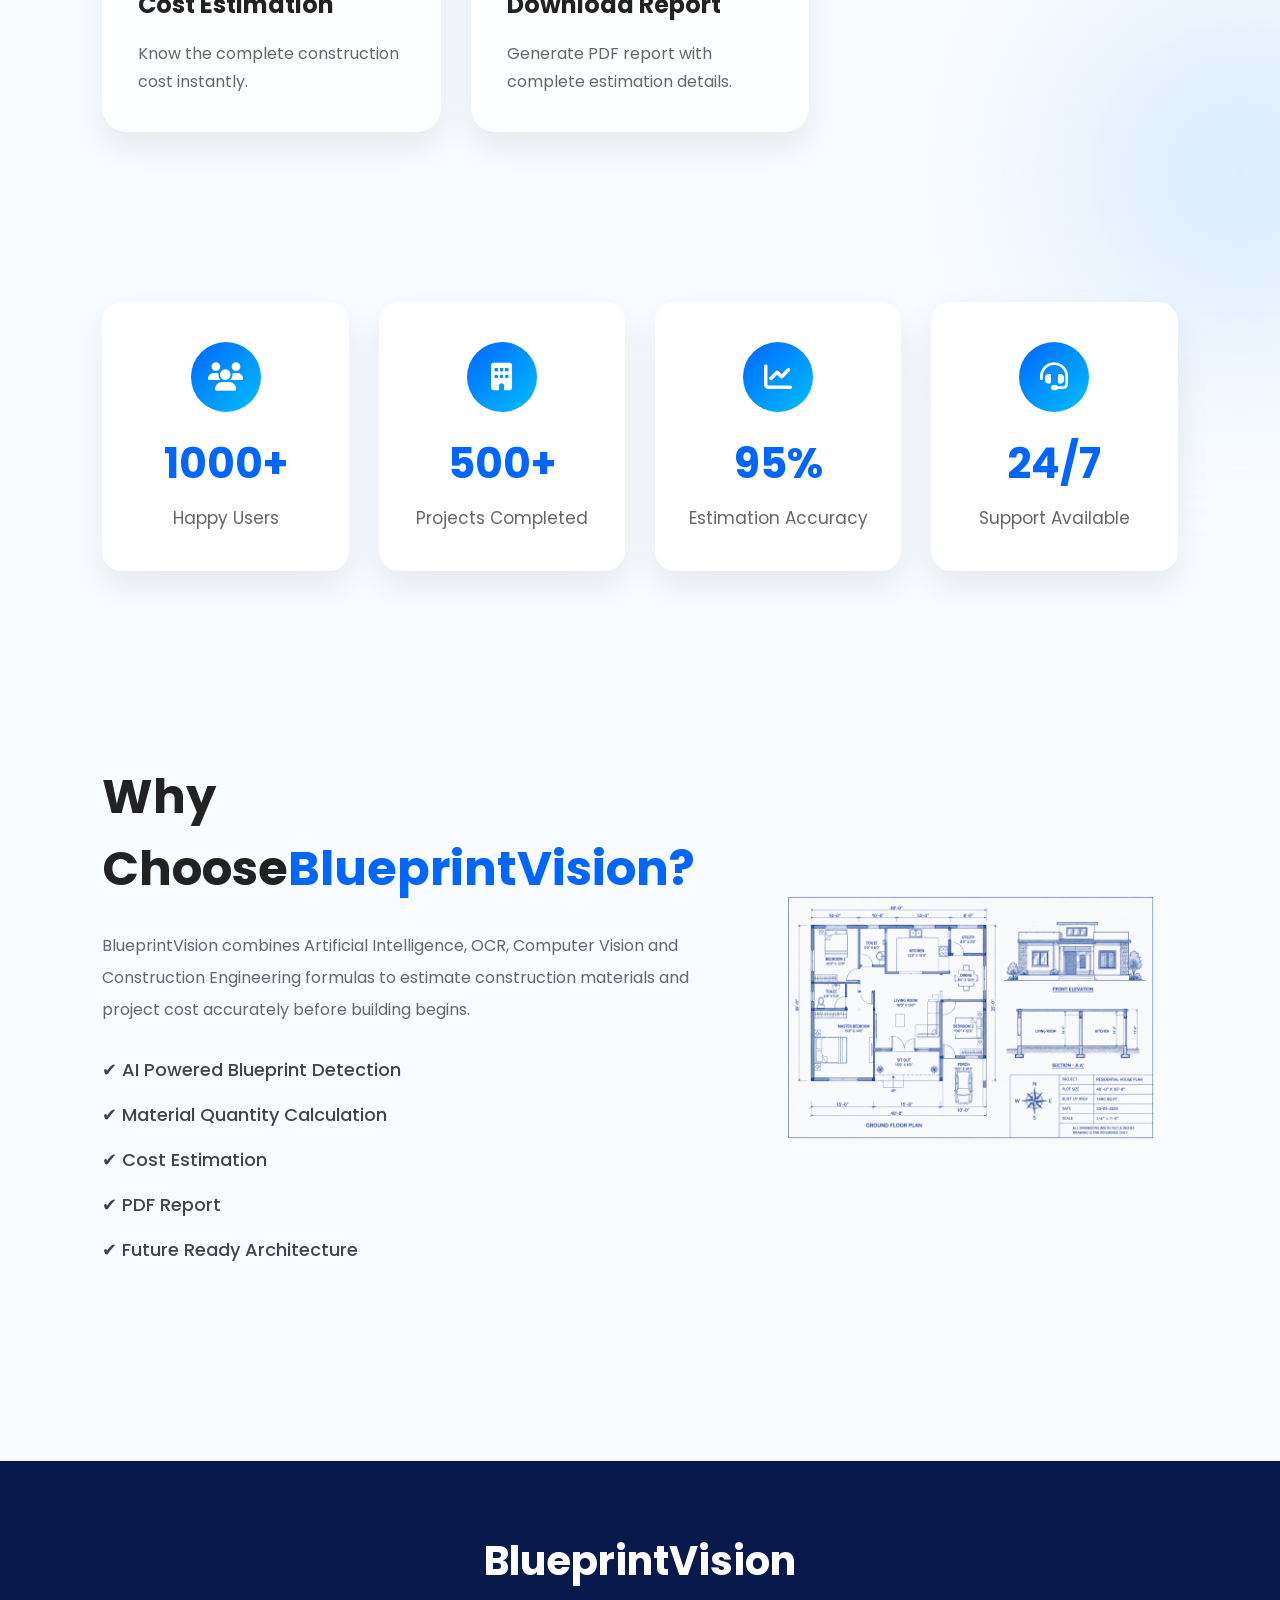
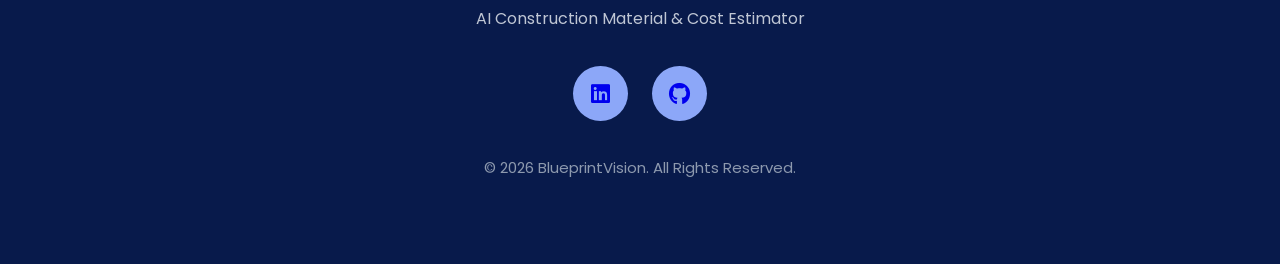
==== commit 16c784ff: "design feature page" ====
--- a/index.html
+++ b/index.html
@@ -7,6 +7,8 @@
 
     <!-- CSS -->
     <link rel="stylesheet" href="CSS/style.css">
+    <link rel="stylesheet" href="CSS/index.css">
+
 
     <!-- Font Awesome -->
     <link rel="stylesheet"
@@ -72,75 +74,36 @@
 
 <section class="features">
 
-<div class="card">
+    <div class="card">
+        <i class="fa-solid fa-cloud-arrow-up"></i>
+        <h3>Upload Blueprint</h3>
+        <p>Upload house blueprint in image or PDF format securely.</p>
 
-<i class="fa-solid fa-cloud-arrow-up"></i>
+    </div>
 
-<h3>Upload Blueprint</h3>
+    <div class="card">
+        <i class="fa-solid fa-brain"></i>
+        <h3>AI Analysis</h3>
+        <p>AI reads and analyzes your blueprint automatically.</p>
+    </div>
 
-<p>
+    <div class="card">
+        <i class="fa-solid fa-cubes"></i>
+        <h3>Material Estimation</h3>
+        <p>Calculate bricks, cement, steel, paint, tiles and sand.</p>
+    </div>
 
-Upload house blueprint in image or PDF format securely.
+    <div class="card">
+        <i class="fa-solid fa-wallet"></i>
+        <h3>Cost Estimation</h3>
+        <p>Know the complete construction cost instantly.</p>
+    </div>
 
-</p>
-
-</div>
-
-<div class="card">
-
-<i class="fa-solid fa-brain"></i>
-
-<h3>AI Analysis</h3>
-
-<p>
-
-AI reads and analyzes your blueprint automatically.
-
-</p>
-
-</div>
-
-<div class="card">
-
-<i class="fa-solid fa-cubes"></i>
-
-<h3>Material Estimation</h3>
-
-<p>
-
-Calculate bricks, cement, steel, paint, tiles and sand.
-
-</p>
-
-</div>
-
-<div class="card">
-
-<i class="fa-solid fa-wallet"></i>
-
-<h3>Cost Estimation</h3>
-
-<p>
-
-Know the complete construction cost instantly.
-
-</p>
-
-</div>
-
-<div class="card">
-
-<i class="fa-solid fa-file-pdf"></i>
-
-<h3>Download Report</h3>
-
-<p>
-
-Generate PDF report with complete estimation details.
-
-</p>
-
-</div>
+    <div class="card">
+        <i class="fa-solid fa-file-pdf"></i>
+        <h3>Download Report</h3>
+        <p>Generate PDF report with complete estimation details.</p>
+    </div>
 
 </section>
 
@@ -148,45 +111,29 @@
 
 <section class="stats">
 
-<div class="stat">
+    <div class="stat">
+        <i class="fa-solid fa-users"></i>
+        <h2>1000+</h2>
+        <p>Happy Users</p>
+    </div>
 
-<i class="fa-solid fa-users"></i>
+    <div class="stat">
+        <i class="fa-solid fa-building"></i>
+        <h2>500+</h2>
+        <p>Projects Completed</p>
+    </div>
 
-<h2>1000+</h2>
+    <div class="stat">
+        <i class="fa-solid fa-chart-line"></i>
+        <h2>95%</h2>
+        <p>Estimation Accuracy</p>
+    </div>
 
-<p>Happy Users</p>
-
-</div>
-
-<div class="stat">
-
-<i class="fa-solid fa-building"></i>
-
-<h2>500+</h2>
-
-<p>Projects Completed</p>
-
-</div>
-
-<div class="stat">
-
-<i class="fa-solid fa-chart-line"></i>
-
-<h2>95%</h2>
-
-<p>Estimation Accuracy</p>
-
-</div>
-
-<div class="stat">
-
-<i class="fa-solid fa-headset"></i>
-
-<h2>24/7</h2>
-
-<p>Support Available</p>
-
-</div>
+    <div class="stat">
+        <i class="fa-solid fa-headset"></i>
+        <h2>24/7</h2>
+        <p>Support Available</p>
+    </div>
 
 </section>
 
@@ -194,46 +141,25 @@
 
 <section class="about">
 
-<div class="about-left">
+    <div class="about-left">
 
-<h2>
+        <h2>Why Choose<span>BlueprintVision?</span></h2>
+        <p>BlueprintVision combines Artificial Intelligence, OCR, Computer Vision and Construction Engineering formulas to estimate construction materials and project cost accurately before building begins.</p>
+        <ul>
 
-Why Choose
+            <li>✔ AI Powered Blueprint Detection</li>
+            <li>✔ Material Quantity Calculation</li>
+            <li>✔ Cost Estimation</li>
+            <li>✔ PDF Report</li>
+            <li>✔ Future Ready Architecture</li>
 
-<span>BlueprintVision?</span>
+        </ul>
 
-</h2>
+    </div>
 
-<p>
-
-BlueprintVision combines Artificial Intelligence, OCR,
-Computer Vision and Construction Engineering formulas
-to estimate construction materials and project cost
-accurately before building begins.
-
-</p>
-
-<ul>
-
-<li>✔ AI Powered Blueprint Detection</li>
-
-<li>✔ Material Quantity Calculation</li>
-
-<li>✔ Cost Estimation</li>
-
-<li>✔ PDF Report</li>
-
-<li>✔ Future Ready Architecture</li>
-
-</ul>
-
-</div>
-
-<div class="about-right">
-
-<img src="/image/Blueprint.png">
-
-</div>
+    <div class="about-right">
+        <img src="/image/Blueprint.png">
+    </div>
 
 </section>
 
@@ -241,25 +167,13 @@
 
 <footer>
 
-<h2>BlueprintVision</h2>
-
-<p>
-
-AI Construction Material & Cost Estimator
-
-</p>
-
-<div class="social">
-<a href="https://www.linkedin.com/in/akanksha-mishra-379b39304/"><i class="fab fa-linkedin"></i></a>
-<a href="https://github.com/akankshavns"><i class="fab fa-github"></i></a>
-
-</div>
-
-<p class="copy">
-
-© 2026 BlueprintVision. All Rights Reserved.
-
-</p>
+    <h2>BlueprintVision</h2>
+    <p>AI Construction Material & Cost Estimator</p>
+    <div class="social">
+        <a href="https://www.linkedin.com/in/akanksha-mishra-379b39304/"><i class="fab fa-linkedin"></i></a>
+        <a href="https://github.com/akankshavns"><i class="fab fa-github"></i></a>
+    </div>
+    <p class="copy">© 2026 BlueprintVision. All Rights Reserved.</p>
 
 </footer>
 
--- a/CSS/style.css
+++ b/CSS/style.css
@@ -138,968 +138,4 @@
 
     transform:translateY(-4px);
 
-}
-
-/* ===================Hero Section=============== */
-
-.hero{
-    width:100%;
-    min-height:100vh;
-    display:flex;
-    align-items:center;
-    justify-content:space-between;
-    padding:120px 0 50px 8%;
-    background:linear-gradient(
-        to bottom,
-        rgb(233,234,246),
-        rgb(235,236,246)
-    );
-    position:relative;
-    overflow:hidden;
-}
-
-
-.left{
-    width:42%;
-    z-index:10;
-}
-
-.tag{
-
-    display:inline-flex;
-    align-items:center;
-    gap:10px;
-    padding:12px 22px;
-    border-radius:40px;
-    background:#eef4ff;
-    color:#0066ff;
-    font-size:14px;
-    font-weight:600;
-    margin-bottom:25px;
-}
-
-.left h1{
-    font-size:65px;
-    line-height:78px;
-    font-weight:700;
-    color:#111;
-    margin-bottom:25px;
-}
-
-.left h1 span{
-    color:#0066ff;
-}
-
-.left p{
-    font-size:18px;
-    line-height:34px;
-    color:#666;
-    margin-bottom:40px;
-}
-
-.hero-buttons{
-    display:flex;
-    gap:20px;
-}
-
-.upload{
-    width:220px;
-    height:60px;
-    border:none;
-    border-radius:40px;
-    background:linear-gradient(135deg,#0066ff,#00a2ff);
-    color:white;
-    font-size:17px;
-    cursor:pointer;
-    transition:.4s;
-    box-shadow:0 15px 35px rgba(0,102,255,.30);
-
-}
-
-.upload:hover{
-    transform:translateY(-6px);
-}
-
-.work{
-    width:220px;
-    height:60px;
-    border:2px solid #0066ff;
-    border-radius:40px;
-    background:white;
-    color:#0066ff;
-    cursor:pointer;
-    transition:.4s;
-    font-size:17px;
-
-}
-
-.work:hover{
-    background:#0066ff;
-    color:white;
-}
-
-
-
-.trusted{
-    display:flex;
-    align-items:center;
-    margin-top:45px;
-}
-
-.people{
-    display:flex;
-    margin-right:20px;
-}
-
-.people img{
-    width:50px;
-    height:50px;
-    border-radius:50%;
-    border:3px solid white;
-    margin-left:-12px;
-}
-
-.people img:first-child{
-    margin-left:0;
-}
-
-.trusted p{
-    color:#666;
-    font-size:16px;
-}
-
-.right{
-    width:58%;
-    height:100vh;
-    position:relative;
-    overflow:hidden;
-    display:flex;
-    justify-content:center;
-    align-items:center;
-}
-
-.right::after{
-    content:"";
-    position:absolute;
-    width:600px;
-    height:600px;
-    background:#dcecff;
-    border-radius:50%;
-    top:50%;
-   left:55%;
-    transform:translate(-50%,-50%);
-    filter:blur(600px);
-    z-index:0;
-}
-
-
-.right::before{
-    content:"";
-    position:absolute;
-    left:0;
-    top:0;
-    width:300px;
-    height:100%;
-    background:linear-gradient(
-        to right,
-        rgb(233,234,246) 0%,
-        rgba(233,234,246,.95) 20%,
-        rgba(233,234,246,.7) 45%,
-        rgba(233,234,246,.3) 70%,
-        transparent 100%
-    );
-    z-index:3;
-}
-
-
-.blueprint{
-    position:absolute;
-    inset:0;
-    width:100%;
-    height:100%;
-    object-fit:cover;
-    opacity:100;
-
-}
-
-.house{
-    position:absolute;
-    width:105%;
-    right:-30px;
-    bottom:0;
-    z-index:2;
-    filter:drop-shadow(0 30px 30px rgba(0,0,0,.20));
-    animation:float 5s ease-in-out infinite;
-
-}
-
-@keyframes float{
-
-    0%{
-
-        transform:translateY(0);
-
-    }
-
-    50%{
-
-        transform:translateY(-15px);
-
-    }
-
-    100%{
-
-        transform:translateY(0);
-
-    }
-
-}
-
-.right{
-
-    width:75%;
-    height:100vh;
-    display:flex;
-    justify-content:center;
-    align-items:center;
-    border: transparent;
-    overflow: hidden;
-}
-
-.right img{
-    height: 84%;
-    object-fit:contain;
-    box-shadow:0 8px 25px rgb(233, 234, 246);
-} 
-
-
-
-.trusted{
-    display:flex;
-    align-items:center;
-    margin-top:50px;
-}
-
-.people{
-    display:flex;
-    margin-right:18px;
-}
-
-.people img{
-    width:52px;
-    height:52px;
-    border-radius:50%;
-    border:4px solid white;
-    margin-left:-14px;
-    box-shadow:0 5px 15px rgba(0,0,0,.12);
-}
-
-.people img:first-child{
-
-    margin-left:0;
-
-}
-
-.trusted p{
-    color:#666;
-    font-size:16px;
-    font-weight:500;
-}
-
-@keyframes floating{
-
-    0%{
-
-        transform:translateY(0);
-
-    }
-
-    50%{
-
-        transform:translateY(-22px);
-
-    }
-
-    100%{
-
-        transform:translateY(0);
-
-    }
-
-}
-
-@keyframes rotateCircle{
-
-    from{
-
-        transform:rotate(0deg);
-
-    }
-
-    to{
-
-        transform:rotate(360deg);
-
-    }
-
-}
-
-/*=========================================
-FEATURE SECTION
-==========================================*/
-
-.features{
-
-    width:100%;
-
-    padding:80px 8%;
-
-    display:grid;
-
-    grid-template-columns:repeat(auto-fit,minmax(260px,1fr));
-
-    gap:30px;
-
-}
-
-/*=========================================
-Glass Card
-==========================================*/
-
-.card{
-
-    padding:35px;
-
-    border-radius:25px;
-
-    background:rgba(255,255,255,.75);
-
-    backdrop-filter:blur(14px);
-
-    -webkit-backdrop-filter:blur(14px);
-
-    border:1px solid rgba(255,255,255,.4);
-
-    box-shadow:0 15px 35px rgba(0,0,0,.08);
-
-    transition:.4s;
-
-    cursor:pointer;
-
-}
-
-.card:hover{
-
-    transform:translateY(-12px);
-
-    box-shadow:0 25px 45px rgba(0,102,255,.18);
-
-}
-
-/*=========================================
-Feature Icon
-==========================================*/
-
-.card i{
-
-    width:70px;
-
-    height:70px;
-
-    border-radius:18px;
-
-    background:linear-gradient(135deg,#0066ff,#00b4ff);
-
-    display:flex;
-
-    justify-content:center;
-
-    align-items:center;
-
-    color:white;
-
-    font-size:28px;
-
-    margin-bottom:25px;
-
-    transition:.4s;
-
-}
-
-.card:hover i{
-
-    transform:rotate(10deg) scale(1.1);
-
-}
-
-/*=========================================
-Card Heading
-==========================================*/
-
-.card h3{
-
-    font-size:24px;
-
-    margin-bottom:18px;
-
-    color:#222;
-
-}
-
-/*=========================================
-Card Paragraph
-==========================================*/
-
-.card p{
-
-    color:#666;
-
-    line-height:28px;
-
-    font-size:16px;
-
-}
-
-/*=========================================
-Extra Hover Effect
-==========================================*/
-
-.card::before{
-
-    content:"";
-
-    position:absolute;
-
-    width:100%;
-
-    height:5px;
-
-    left:0;
-
-    top:0;
-
-    background:linear-gradient(90deg,#0066ff,#00c3ff);
-
-    border-radius:25px 25px 0 0;
-
-    transform:scaleX(0);
-
-    transition:.4s;
-
-}
-
-.card{
-
-    position:relative;
-
-    overflow:hidden;
-
-}
-
-.card:hover::before{
-
-    transform:scaleX(1);
-
-}
-
-/*=========================================
-Gradient Background Decoration
-==========================================*/
-
-.features{
-
-    position:relative;
-
-}
-
-.features::before{
-
-    content:"";
-
-    width:300px;
-
-    height:300px;
-
-    border-radius:50%;
-
-    background:#d9eeff;
-
-    position:absolute;
-
-    top:0;
-
-    left:-120px;
-
-    z-index:-1;
-
-    filter:blur(100px);
-
-}
-
-.features::after{
-
-    content:"";
-
-    width:280px;
-
-    height:280px;
-
-    border-radius:50%;
-
-    background:#cde4ff;
-
-    position:absolute;
-
-    bottom:-100px;
-
-    right:-100px;
-
-    filter:blur(100px);
-
-    z-index:-1;
-
-}
-
-
-/*==================================================
-                STATS SECTION
-==================================================*/
-
-.stats{
-    width:100%;
-    padding:90px 8%;
-    display:grid;
-    grid-template-columns:repeat(auto-fit,minmax(220px,1fr));
-    gap:30px;
-}
-
-.stat{
-    background:#fff;
-    padding:40px 30px;
-    border-radius:20px;
-    text-align:center;
-    box-shadow:0 15px 35px rgba(0,0,0,.08);
-    transition:.4s;
-}
-
-.stat:hover{
-    transform:translateY(-10px);
-    box-shadow:0 25px 45px rgba(0,102,255,.15);
-}
-
-.stat i{
-    width:70px;
-    height:70px;
-    line-height:70px;
-    border-radius:50%;
-    background:linear-gradient(135deg,#0066ff,#00bfff);
-    color:#fff;
-    font-size:28px;
-    margin-bottom:20px;
-}
-
-.stat h2{
-    font-size:42px;
-    color:#0066ff;
-    margin-bottom:10px;
-}
-
-.stat p{
-    color:#666;
-    font-size:17px;
-}
-
-/*==================================================
-                ABOUT SECTION
-==================================================*/
-
-.about{
-    width:100%;
-    padding:100px 8%;
-    display:flex;
-    justify-content:space-between;
-    align-items:center;
-    gap:70px;
-}
-
-.about-left{
-    flex:1;
-}
-
-.about-left h2{
-    font-size:48px;
-    margin-bottom:25px;
-}
-
-.about-left h2 span{
-    color:#0066ff;
-}
-
-.about-left p{
-    color:#666;
-    line-height:32px;
-    margin-bottom:30px;
-}
-
-.about-left ul li{
-    margin:18px 0;
-    font-size:18px;
-    color:#444;
-    font-weight:500;
-}
-
-.about-right{
-    flex:1;
-    text-align:center;
-}
-
-.about-right img{
-    width:90%;
-    animation:floating 5s ease-in-out infinite;
-}
-
-/*==================================================
-                FOOTER
-==================================================*/
-
-footer{
-
-    margin-top:80px;
-
-    background:#0b1220;
-
-    color:white;
-
-    text-align:center;
-
-    padding:70px 8%;
-
-}
-
-footer h2{
-
-    font-size:40px;
-
-    margin-bottom:15px;
-
-}
-
-footer p{
-
-    color:#bfc6d4;
-
-    margin:15px 0;
-
-}
-
-.social{
-
-    margin:35px 0;
-
-}
-
-.social a{
-  text-decoration: none;
-}
-
-.social i{
-
-    width:55px;
-
-    height:55px;
-    line-height:55px;
-
-    text-align:center;
-
-    border-radius:50%;
-
-    background:#8ca7f8;
-
-    margin:0 10px;
-
-    font-size:22px;
-
-    cursor:pointer;
-
-    transition:.4s;
-
-}
-
-.social i:hover{
-
-    background:#ecedef;
-
-    transform:translateY(-8px);
-
-}
-
-.copy{
-
-    margin-top:25px;
-
-    font-size:15px;
-
-    color:#8d99ae;
-
-}
-
-/*==================================================
-            SCROLL ANIMATION
-==================================================*/
-
-.hero,
-.features,
-.stats,
-.about,
-footer{
-
-    animation:fadeUp .8s ease;
-
-}
-
-@keyframes fadeUp{
-
-    from{
-
-        opacity:0;
-
-        transform:translateY(50px);
-
-    }
-
-    to{
-
-        opacity:1;
-
-        transform:translateY(0);
-
-    }
-
-}
-
-/*==================================================
-                RESPONSIVE
-==================================================*/
-
-@media(max-width:1200px){
-
-header{
-
-    padding:0 5%;
-
-}
-
-.hero{
-
-    padding:130px 5% 60px;
-
-}
-
-.features,
-.stats,
-.about{
-
-    padding-left:5%;
-    padding-right:5%;
-
-}
-
-}
-
-@media(max-width:991px){
-
-header{
-
-    height:auto;
-
-    padding:20px 5%;
-
-    flex-direction:column;
-
-    gap:20px;
-
-}
-
-nav ul{
-
-    gap:20px;
-    flex-wrap:wrap;
-    justify-content:center;
-
-}
-
-.hero{
-
-    flex-direction:column-reverse;
-    text-align:center;
-
-}
-
-.left,
-.right{
-
-    width:100%;
-
-}
-
-.right{
-
-    margin-bottom:40px;
-
-}
-
-.hero-buttons{
-
-    justify-content:center;
-    flex-wrap:wrap;
-
-}
-
-.trusted{
-
-    justify-content:center;
-    flex-direction:column;
-
-    gap:20px;
-
-}
-
-.about{
-
-    flex-direction:column;
-
-    text-align:center;
-
-}
-
-.about-left ul{
-
-    text-align:left;
-    display:inline-block;
-
-}
-
-}
-
-@media(max-width:768px){
-
-.left h1{
-
-    font-size:42px;
-    line-height:55px;
-
-}
-
-.about-left h2{
-
-    font-size:36px;
-
-}
-
-.logo h2{
-
-    font-size:22px;
-
-}
-
-nav ul{
-
-    gap:15px;
-
-}
-
-nav ul li a{
-
-    font-size:15px;
-
-}
-
-.upload,
-.work{
-
-    width:100%;
-
-}
-
-.hero-buttons{
-
-    flex-direction:column;
-
-}
-
-}
-
-@media(max-width:500px){
-
-header{
-
-    position:relative;
-
-}
-
-.hero{
-
-    padding-top:50px;
-
-}
-
-.logo{
-
-    flex-direction:column;
-    text-align:center;
-
-}
-
-.logo-icon{
-
-    margin-bottom:10px;
-
-}
-
-.left h1{
-
-    font-size:34px;
-    line-height:45px;
-
-}
-
-.tag{
-
-    font-size:12px;
-
-}
-
-.card{
-
-    padding:25px;
-
-}
-
-.stat h2{
-
-    font-size:34px;
-
-}
-
-.about-left h2{
-
-    font-size:30px;
-
-}
-
-footer h2{
-
-    font-size:30px;
-
-}
-
-.social i{
-
-    width:45px;
-    height:45px;
-    line-height:45px;
-
-}
-
-}
-   +}
--- a/CSS/index.css
+++ b/CSS/index.css
@@ -0,0 +1,948 @@
+
+
+/* ===================Hero Section=============== */
+
+.hero{
+    width:100%;
+    min-height:100vh;
+    display:flex;
+    align-items:center;
+    justify-content:space-between;
+    padding:120px 0 50px 8%;
+    background:linear-gradient(
+        to bottom,
+        rgb(233,234,246),
+        rgb(235,236,246)
+    );
+    position:relative;
+    overflow:hidden;
+}
+
+
+.left{
+    width:42%;
+    z-index:10;
+}
+
+.tag{
+
+    display:inline-flex;
+    align-items:center;
+    gap:10px;
+    padding:12px 22px;
+    border-radius:40px;
+    background:#eef4ff;
+    color:#0066ff;
+    font-size:14px;
+    font-weight:600;
+    margin-bottom:25px;
+}
+
+.left h1{
+    font-size:65px;
+    line-height:78px;
+    font-weight:700;
+    color:#111;
+    margin-bottom:25px;
+}
+
+.left h1 span{
+    color:#0066ff;
+}
+
+.left p{
+    font-size:18px;
+    line-height:34px;
+    color:#666;
+    margin-bottom:40px;
+}
+
+.hero-buttons{
+    display:flex;
+    gap:20px;
+}
+
+.upload{
+    width:220px;
+    height:60px;
+    border:none;
+    border-radius:40px;
+    background:linear-gradient(135deg,#0066ff,#00a2ff);
+    color:white;
+    font-size:17px;
+    cursor:pointer;
+    transition:.4s;
+    box-shadow:0 15px 35px rgba(0,102,255,.30);
+
+}
+
+.upload:hover{
+    transform:translateY(-6px);
+}
+
+.work{
+    width:220px;
+    height:60px;
+    border:2px solid #0066ff;
+    border-radius:40px;
+    background:white;
+    color:#0066ff;
+    cursor:pointer;
+    transition:.4s;
+    font-size:17px;
+
+}
+
+.work:hover{
+    background:#0066ff;
+    color:white;
+}
+
+
+
+.trusted{
+    display:flex;
+    align-items:center;
+    margin-top:45px;
+}
+
+.people{
+    display:flex;
+    margin-right:20px;
+}
+
+.people img{
+    width:50px;
+    height:50px;
+    border-radius:50%;
+    border:3px solid white;
+    margin-left:-12px;
+}
+
+.people img:first-child{
+    margin-left:0;
+}
+
+.trusted p{
+    color:#666;
+    font-size:16px;
+}
+
+.right{
+    width:58%;
+    height:100vh;
+    position:relative;
+    overflow:hidden;
+    display:flex;
+    justify-content:center;
+    align-items:center;
+}
+
+.right::after{
+    content:"";
+    position:absolute;
+    width:600px;
+    height:600px;
+    background:#dcecff;
+    border-radius:50%;
+    top:50%;
+   left:55%;
+    transform:translate(-50%,-50%);
+    filter:blur(600px);
+    z-index:0;
+}
+
+
+.right::before{
+    content:"";
+    position:absolute;
+    left:0;
+    top:0;
+    width:300px;
+    height:100%;
+    background:linear-gradient(
+        to right,
+        rgb(233,234,246) 0%,
+        rgba(233,234,246,.95) 20%,
+        rgba(233,234,246,.7) 45%,
+        rgba(233,234,246,.3) 70%,
+        transparent 100%
+    );
+    z-index:3;
+}
+
+
+.blueprint{
+    position:absolute;
+    inset:0;
+    width:100%;
+    height:100%;
+    object-fit:cover;
+    opacity:100;
+
+}
+
+.house{
+    position:absolute;
+    width:105%;
+    right:-30px;
+    bottom:0;
+    z-index:2;
+    filter:drop-shadow(0 30px 30px rgba(0,0,0,.20));
+    animation:float 5s ease-in-out infinite;
+
+}
+
+@keyframes float{
+
+    0%{
+
+        transform:translateY(0);
+
+    }
+
+    50%{
+
+        transform:translateY(-15px);
+
+    }
+
+    100%{
+
+        transform:translateY(0);
+
+    }
+
+}
+
+.right{
+
+    width:75%;
+    height:100vh;
+    display:flex;
+    justify-content:center;
+    align-items:center;
+    border: transparent;
+    overflow: hidden;
+}
+
+.right img{
+    height: 84%;
+    object-fit:contain;
+    box-shadow:0 8px 25px rgb(233, 234, 246);
+} 
+
+
+
+.trusted{
+    display:flex;
+    align-items:center;
+    margin-top:50px;
+}
+
+.people{
+    display:flex;
+    margin-right:18px;
+}
+
+.people img{
+    width:52px;
+    height:52px;
+    border-radius:50%;
+    border:4px solid white;
+    margin-left:-14px;
+    box-shadow:0 5px 15px rgba(0,0,0,.12);
+}
+
+.people img:first-child{
+
+    margin-left:0;
+
+}
+
+.trusted p{
+    color:#666;
+    font-size:16px;
+    font-weight:500;
+}
+
+@keyframes floating{
+
+    0%{
+
+        transform:translateY(0);
+
+    }
+
+    50%{
+
+        transform:translateY(-22px);
+
+    }
+
+    100%{
+
+        transform:translateY(0);
+
+    }
+
+}
+
+@keyframes rotateCircle{
+
+    from{
+
+        transform:rotate(0deg);
+
+    }
+
+    to{
+
+        transform:rotate(360deg);
+
+    }
+
+}
+
+/*=========================================
+FEATURE SECTION
+==========================================*/
+
+.features{
+    width:100%;
+    padding:80px 8%;
+    display:grid;
+    grid-template-columns: repeat(3, 1fr);
+    gap:30px;
+}
+
+.card{
+
+    padding:35px;
+
+    border-radius:25px;
+
+    background:rgba(255,255,255,.75);
+
+    backdrop-filter:blur(14px);
+
+    -webkit-backdrop-filter:blur(14px);
+
+    border:1px solid rgba(255,255,255,.4);
+
+    box-shadow:0 15px 35px rgba(0,0,0,.08);
+
+    transition:.4s;
+
+    cursor:pointer;
+
+}
+
+.card:hover{
+
+    transform:translateY(-12px);
+
+    box-shadow:0 25px 45px rgba(0,102,255,.18);
+
+}
+
+/*=========================================
+Feature Icon
+==========================================*/
+
+.card i{
+
+    width:70px;
+
+    height:70px;
+
+    border-radius:18px;
+
+    background:linear-gradient(135deg,#0066ff,#00b4ff);
+
+    display:flex;
+
+    justify-content:center;
+
+    align-items:center;
+
+    color:white;
+
+    font-size:28px;
+
+    margin-bottom:25px;
+
+    transition:.4s;
+
+}
+
+.card:hover i{
+
+    transform:rotate(10deg) scale(1.1);
+
+}
+
+/*=========================================
+Card Heading
+==========================================*/
+
+.card h3{
+
+    font-size:24px;
+
+    margin-bottom:18px;
+
+    color:#222;
+
+}
+
+/*=========================================
+Card Paragraph
+==========================================*/
+
+.card p{
+
+    color:#666;
+
+    line-height:28px;
+
+    font-size:16px;
+
+}
+
+/*=========================================
+Extra Hover Effect
+==========================================*/
+
+.card::before{
+
+    content:"";
+
+    position:absolute;
+
+    width:100%;
+
+    height:5px;
+
+    left:0;
+
+    top:0;
+
+    background:linear-gradient(90deg,#0066ff,#00c3ff);
+
+    border-radius:25px 25px 0 0;
+
+    transform:scaleX(0);
+
+    transition:.4s;
+
+}
+
+.card{
+
+    position:relative;
+
+    overflow:hidden;
+
+}
+
+.card:hover::before{
+
+    transform:scaleX(1);
+
+}
+
+/*=========================================
+Gradient Background Decoration
+==========================================*/
+
+.features{
+
+    position:relative;
+
+}
+
+.features::before{
+
+    content:"";
+
+    width:300px;
+
+    height:300px;
+
+    border-radius:50%;
+
+    background:#d9eeff;
+
+    position:absolute;
+
+    top:0;
+
+    left:-120px;
+
+    z-index:-1;
+
+    filter:blur(100px);
+
+}
+
+.features::after{
+
+    content:"";
+
+    width:280px;
+
+    height:280px;
+
+    border-radius:50%;
+
+    background:#cde4ff;
+
+    position:absolute;
+
+    bottom:-100px;
+
+    right:-100px;
+
+    filter:blur(100px);
+
+    z-index:-1;
+
+}
+
+
+/*==================================================
+                STATS SECTION
+==================================================*/
+
+.stats{
+    width:100%;
+    padding:90px 8%;
+    display:grid;
+    grid-template-columns:repeat(auto-fit,minmax(220px,1fr));
+    gap:30px;
+}
+
+.stat{
+    background:#fff;
+    padding:40px 30px;
+    border-radius:20px;
+    text-align:center;
+    box-shadow:0 15px 35px rgba(0,0,0,.08);
+    transition:.4s;
+}
+
+.stat:hover{
+    transform:translateY(-10px);
+    box-shadow:0 25px 45px rgba(0,102,255,.15);
+}
+
+.stat i{
+    width:70px;
+    height:70px;
+    line-height:70px;
+    border-radius:50%;
+    background:linear-gradient(135deg,#0066ff,#00bfff);
+    color:#fff;
+    font-size:28px;
+    margin-bottom:20px;
+}
+
+.stat h2{
+    font-size:42px;
+    color:#0066ff;
+    margin-bottom:10px;
+}
+
+.stat p{
+    color:#666;
+    font-size:17px;
+}
+
+/*==================================================
+                ABOUT SECTION
+==================================================*/
+
+.about{
+    width:100%;
+    padding:100px 8%;
+    display:flex;
+    justify-content:space-between;
+    align-items:center;
+    gap:70px;
+}
+
+.about-left{
+    flex:1;
+}
+
+.about-left h2{
+    font-size:48px;
+    margin-bottom:25px;
+}
+
+.about-left h2 span{
+    color:#0066ff;
+}
+
+.about-left p{
+    color:#666;
+    line-height:32px;
+    margin-bottom:30px;
+}
+
+.about-left ul li{
+    margin:18px 0;
+    font-size:18px;
+    color:#444;
+    font-weight:500;
+}
+
+.about-right{
+    flex:1;
+    text-align:center;
+}
+
+.about-right img{
+    width:90%;
+    animation:floating 5s ease-in-out infinite;
+}
+
+/* ===footer section=== */
+
+footer{
+
+    margin-top:80px;
+
+    background:rgb(8, 26, 75);
+
+    color:white;
+
+    text-align:center;
+
+    padding:70px 8%;
+
+}
+
+footer h2{
+
+    font-size:40px;
+
+    margin-bottom:15px;
+
+}
+
+footer p{
+
+    color:#bfc6d4;
+
+    margin:15px 0;
+
+}
+
+.social{
+
+    margin:35px 0;
+
+}
+
+.social a{
+  text-decoration: none;
+}
+
+.social i{
+
+    width:55px;
+
+    height:55px;
+    line-height:55px;
+
+    text-align:center;
+
+    border-radius:50%;
+
+    background:#8ca7f8;
+
+    margin:0 10px;
+
+    font-size:22px;
+
+    cursor:pointer;
+
+    transition:.4s;
+
+}
+
+.social i:hover{
+
+    background:#ecedef;
+
+    transform:translateY(-8px);
+
+}
+
+.copy{
+
+    margin-top:25px;
+
+    font-size:15px;
+
+    color:#8d99ae;
+
+}
+
+
+.hero,
+.features,
+.stats,
+.about,
+footer{
+
+    animation:fadeUp .8s ease;
+
+}
+
+@keyframes fadeUp{
+
+    from{
+
+        opacity:0;
+
+        transform:translateY(50px);
+
+    }
+
+    to{
+
+        opacity:1;
+
+        transform:translateY(0);
+
+    }
+
+}
+
+/* Responsiveness */
+
+@media(max-width:1200px){
+
+header{
+
+    padding:0 5%;
+
+}
+
+.hero{
+
+    padding:130px 5% 60px;
+
+}
+
+.features,
+.stats,
+.about{
+
+    padding-left:5%;
+    padding-right:5%;
+
+}
+
+}
+
+@media(max-width:991px){
+
+header{
+
+    height:auto;
+
+    padding:20px 5%;
+
+    flex-direction:column;
+
+    gap:20px;
+
+}
+
+nav ul{
+
+    gap:20px;
+    flex-wrap:wrap;
+    justify-content:center;
+
+}
+
+.hero{
+
+    flex-direction:column-reverse;
+    text-align:center;
+
+}
+
+.left,
+.right{
+
+    width:100%;
+
+}
+
+.right{
+
+    margin-bottom:40px;
+
+}
+
+.hero-buttons{
+
+    justify-content:center;
+    flex-wrap:wrap;
+
+}
+
+.trusted{
+
+    justify-content:center;
+    flex-direction:column;
+
+    gap:20px;
+
+}
+
+.about{
+
+    flex-direction:column;
+
+    text-align:center;
+
+}
+
+.about-left ul{
+
+    text-align:left;
+    display:inline-block;
+
+}
+
+}
+
+@media(max-width:768px){
+
+.left h1{
+
+    font-size:42px;
+    line-height:55px;
+
+}
+
+.about-left h2{
+
+    font-size:36px;
+
+}
+
+.logo h2{
+
+    font-size:22px;
+
+}
+
+nav ul{
+
+    gap:15px;
+
+}
+
+nav ul li a{
+
+    font-size:15px;
+
+}
+
+.upload,
+.work{
+
+    width:100%;
+
+}
+
+.hero-buttons{
+
+    flex-direction:column;
+
+}
+
+}
+
+@media(max-width:500px){
+
+header{
+
+    position:relative;
+
+}
+
+.hero{
+
+    padding-top:50px;
+
+}
+
+.logo{
+
+    flex-direction:column;
+    text-align:center;
+
+}
+
+.logo-icon{
+
+    margin-bottom:10px;
+
+}
+
+.left h1{
+
+    font-size:34px;
+    line-height:45px;
+
+}
+
+.tag{
+
+    font-size:12px;
+
+}
+
+.card{
+
+    padding:25px;
+
+}
+
+.stat h2{
+
+    font-size:34px;
+
+}
+
+.about-left h2{
+
+    font-size:30px;
+
+}
+
+footer h2{
+
+    font-size:30px;
+
+}
+
+.social i{
+
+    width:45px;
+    height:45px;
+    line-height:45px;
+
+}
+
+}
+   
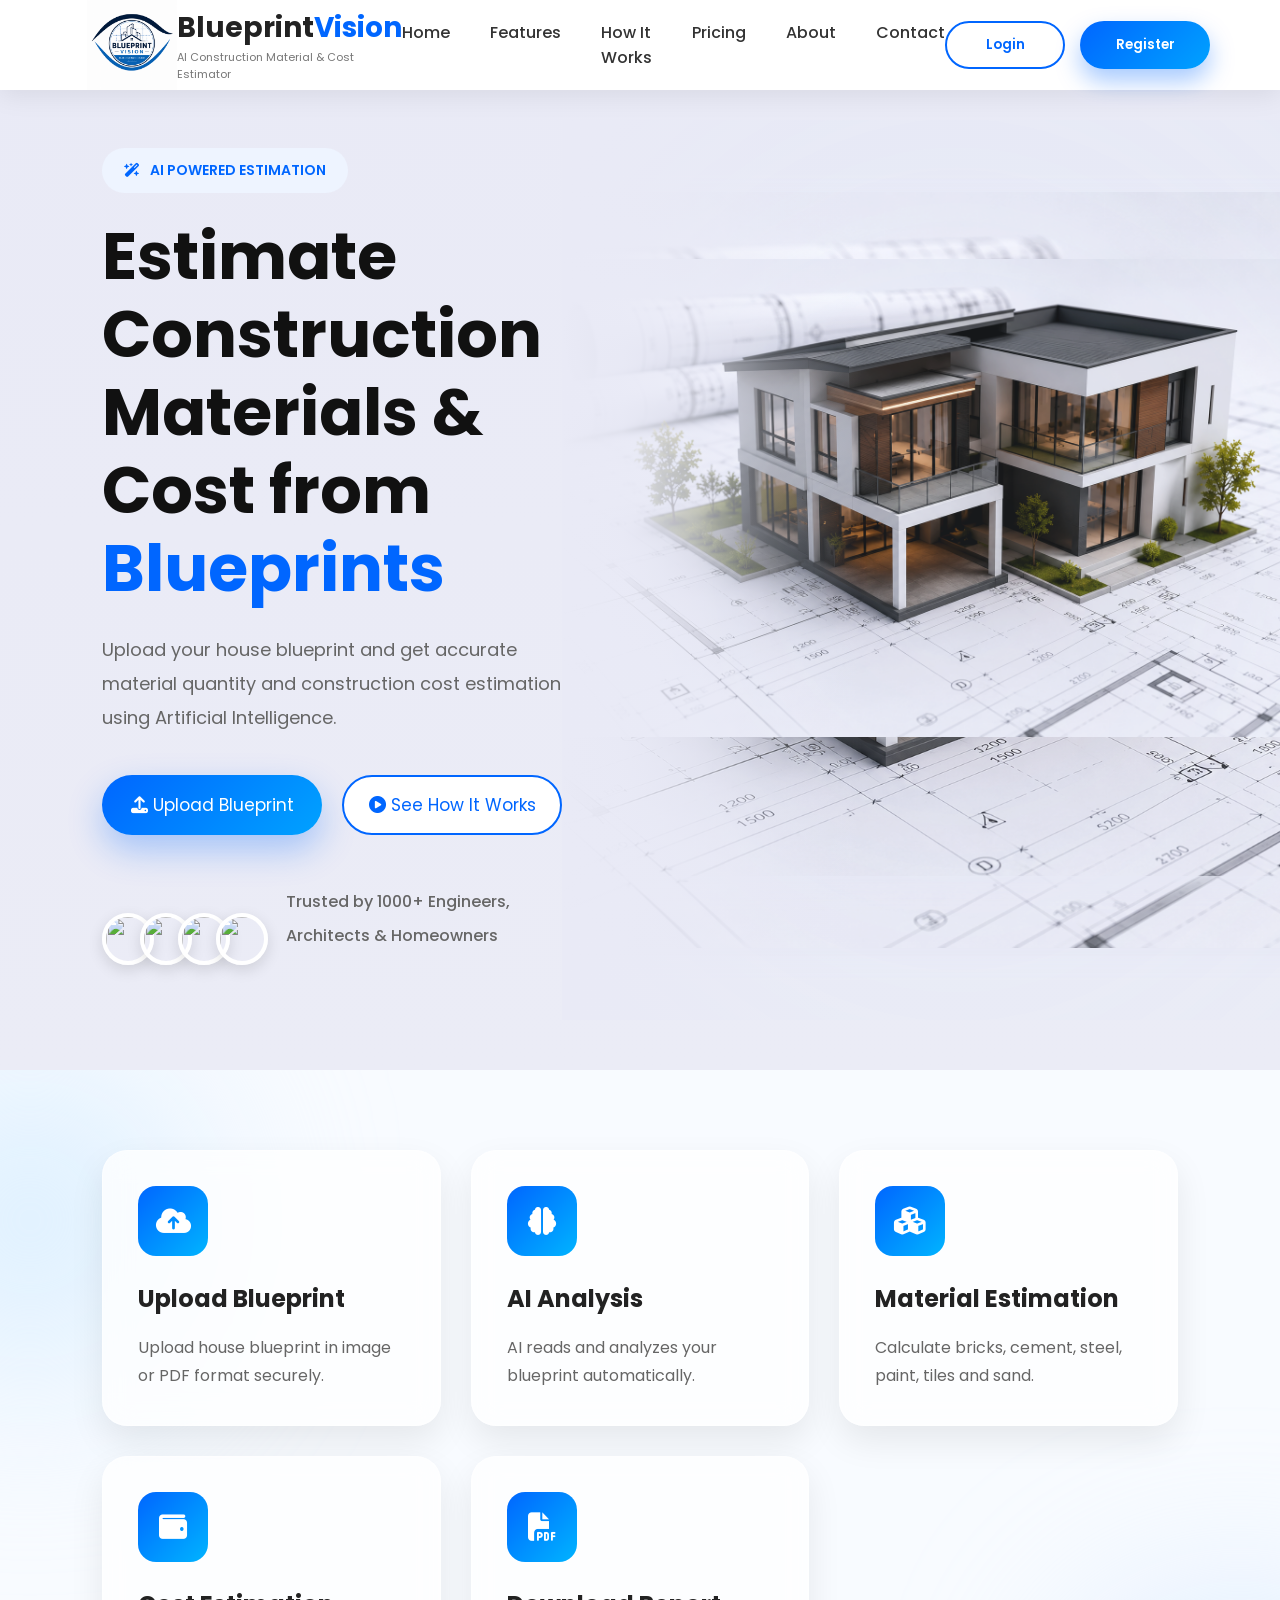
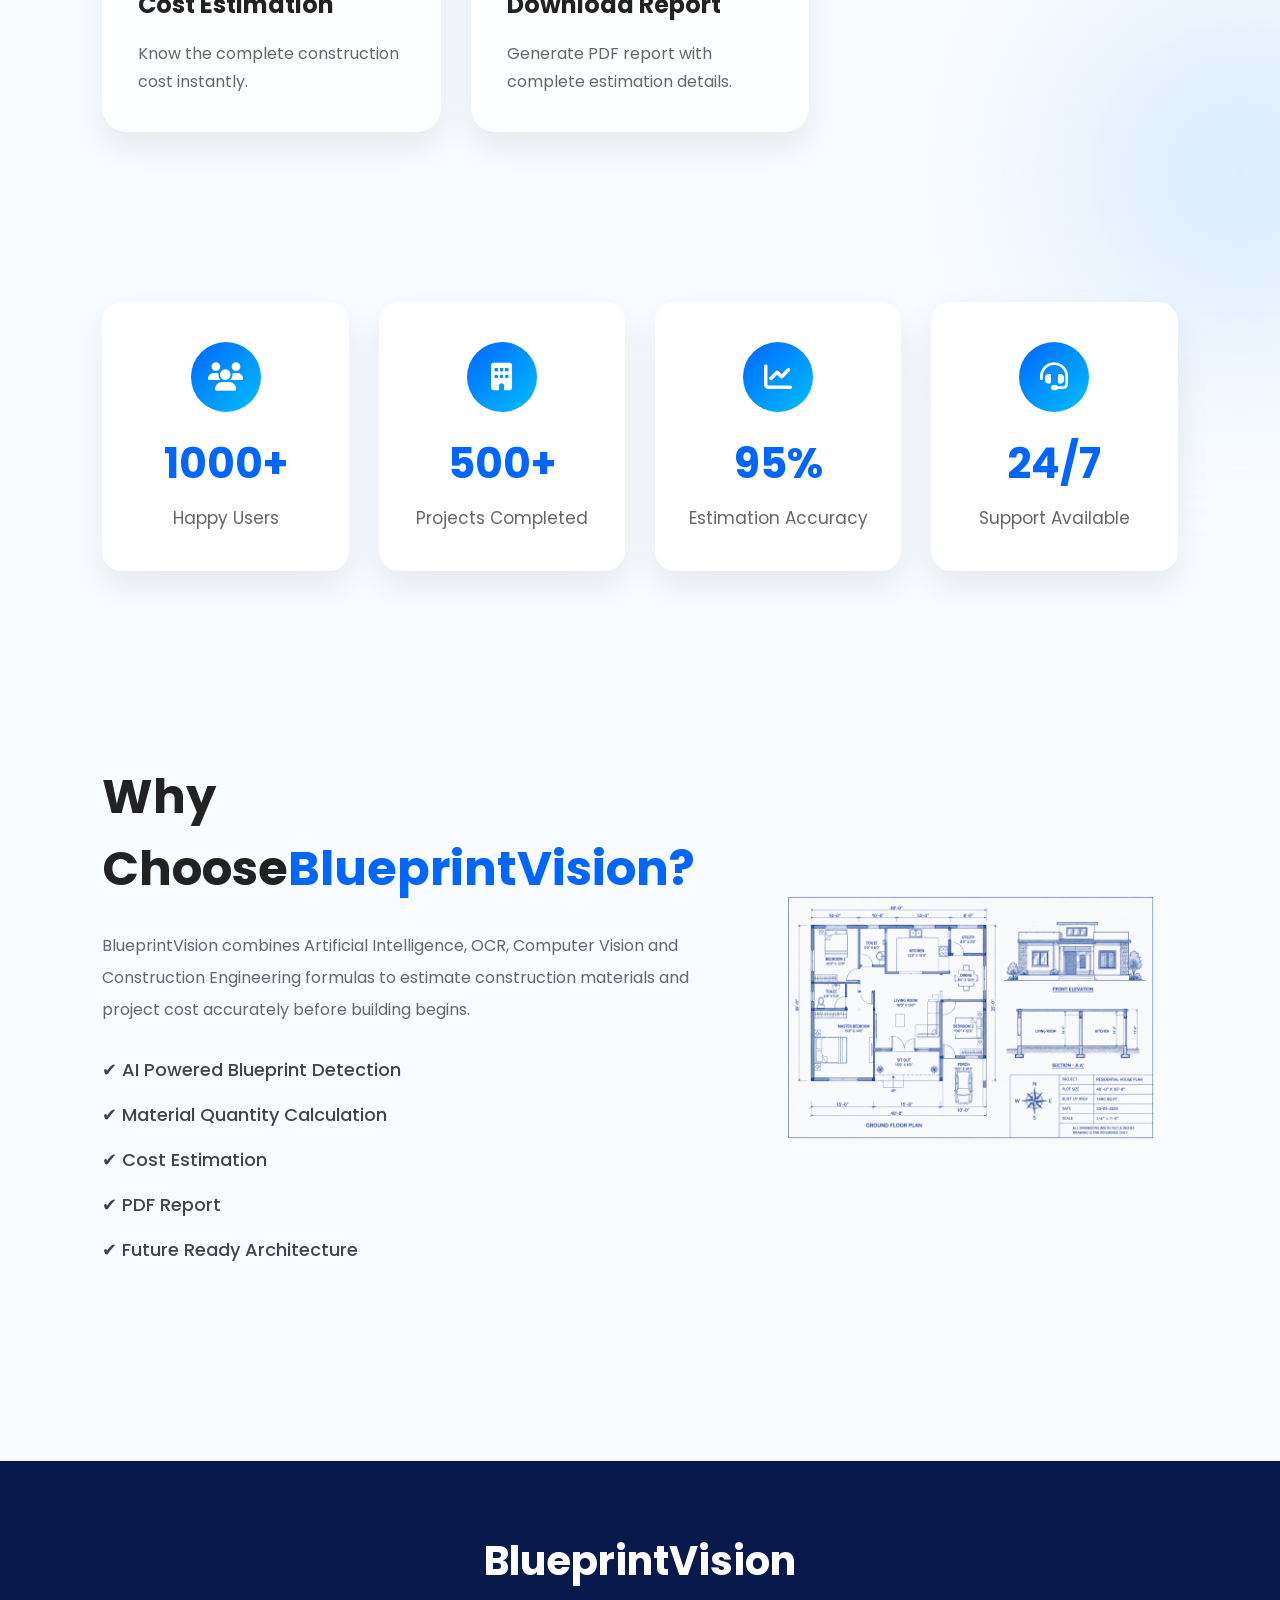
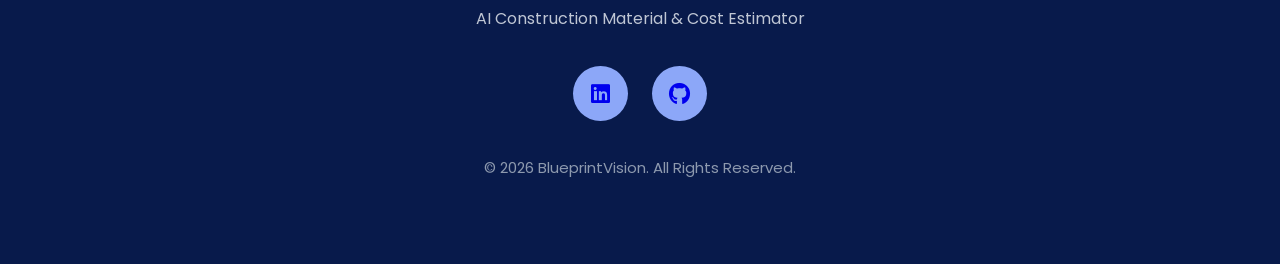
==== commit 51bc3e48: "add some details in working page" ====
--- a/index.html
+++ b/index.html
@@ -19,10 +19,39 @@
 </head>
 
 <body>
-
-<!--==================== NAVBAR ====================-->
-<div id="header"></div>
-<script src="Script/header.js"></script>
+    <header>
+    <div class="logo">
+        <div class="logo-icon">
+           <img src="image/logo.png" alt="logo" height="90" width="90">
+        </div>
+
+        <div>
+            <h2>Blueprint<span>Vision</span></h2>
+            <p>AI Construction Material & Cost Estimator</p>
+        </div>
+    </div>
+
+    <nav>
+        <ul>
+            <li><a href="index.html">Home</a></li>
+            <li><a href="pages/feature.html">Features</a></li>
+            <li><a href="pages/Working.html">How It Works</a></li>
+            <li><a href="pages/pricing.html">Pricing</a></li>
+            <li><a href="pages/about.html">About</a></li>
+            <li><a href="pages/contact.html">Contact</a></li>
+        </ul>
+    </nav>
+
+    <div class="buttons">
+        <button class="login-btn">
+            Login
+        </button>
+
+        <button class="register-btn">
+            Register
+        </button>
+    </div>
+</header>
 
 <!--================ HERO SECTION =================-->
 
